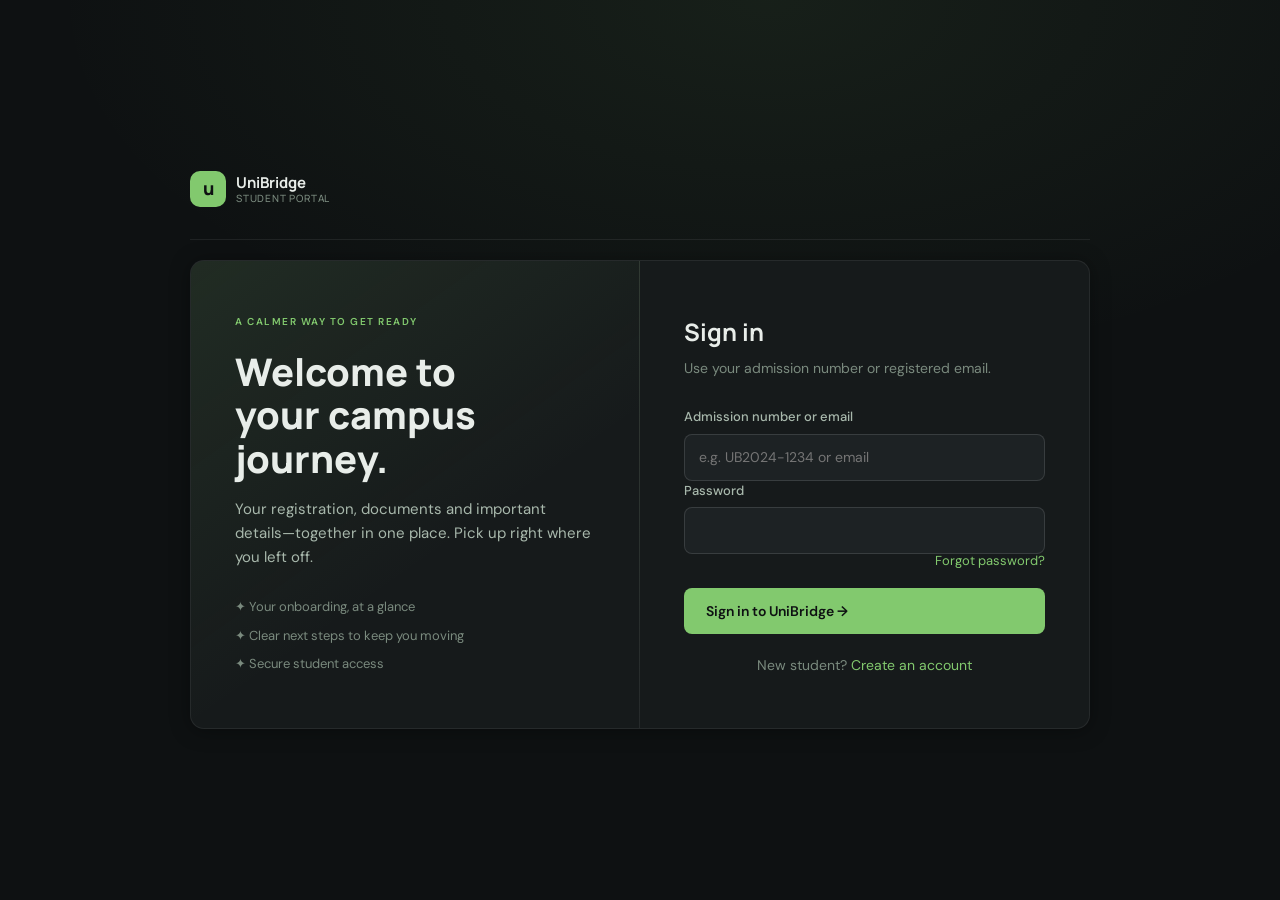
==== frontend/pages/dashboard.html @ 8ed61959 "WD Project" ====
<!doctype html>
<html lang="en">
<head>
  <meta charset="utf-8">
  <meta name="viewport" content="width=device-width, initial-scale=1">
  <title>Dashboard · UniBridge Student Portal</title>
  <meta name="description" content="Your UniBridge student dashboard — track registration, documents and readiness in one place.">
  <link rel="stylesheet" href="../css/style.css">
</head>
<body>

<div id="page-loader" class="page-loader"><span class="loader-mark">✦</span></div>

<div class="app-shell">
  <!-- Sidebar -->
  <aside class="sidebar" id="sidebar">
    <a class="brand" href="dashboard.html">
      <span class="brand-mark">u</span>
      <span class="brand-name">UniBridge<small>STUDENT PORTAL</small></span>
    </a>
    <div class="side-label">WORKSPACE</div>
    <nav>
      <a class="nav-link active" href="dashboard.html"><span class="icon">⌂</span> Overview</a>
      <a class="nav-link" href="registration.html"><span class="icon">▤</span> Registration</a>
      <a class="nav-link" href="documents.html"><span class="icon">↥</span> Documents</a>
      <a class="nav-link" href="profile.html"><span class="icon">◉</span> My profile</a>
    </nav>
    <div class="sidebar-bottom">
      <div class="help-card">
        <span class="help-icon">✦</span>
        <b>Need a hand?</b>
        <p>Your onboarding guide is here to help.</p>
        <a href="mailto:admissions@unibridge.edu">Contact support ↗</a>
      </div>
      <button class="nav-link logout" id="logout-btn" style="width:100%;background:none;border:none;cursor:pointer;text-align:left">
        <span class="icon">↪</span> Sign out
      </button>
    </div>
  </aside>

  <!-- Main -->
  <div class="main-shell">
    <header class="topbar">
      <div style="display:flex;align-items:center;gap:12px">
        <button class="menu-toggle" id="menu-toggle" aria-label="Toggle menu">☰</button>
        <div class="crumb">Student portal <span>/</span> Overview</div>
      </div>
      <div class="top-user">
        <span class="online-dot"></span>
        <span id="topbar-name">—</span>
        <span class="avatar" id="topbar-avatar">S</span>
      </div>
    </header>

    <main class="content" id="main-content">
      <!-- Populated by JS -->
    </main>
  </div>
</div>

<script type="module">
  import { api } from '../js/api.js';
  import { requireAuth, hideLoader, initSidebarToggle, setRingProgress, pillHTML, fmtDate } from '../js/utils.js';

  initSidebarToggle();

  async function init() {
    const session = await requireAuth(api);
    if (!session) return;

    const res = await api.dashboard();
    hideLoader();

    if (!res.success) { document.getElementById('main-content').innerHTML = `<div class="empty">${res.message}</div>`; return; }

    const { user: u, readiness: r, activity } = res.data;
    const docs = r.documents;

    // Update topbar
    const firstName = (u.full_name || 'student').split(' ')[0];
    document.getElementById('topbar-name').textContent = u.full_name || u.admission_no;
    document.getElementById('topbar-avatar').textContent = (u.full_name || 'S')[0].toUpperCase();

    // Render page
    document.getElementById('main-content').innerHTML = `
      <div class="hero">
        <div>
          <div class="eyebrow">YOUR CAMPUS JOURNEY</div>
          <h1>Good to see you, ${firstName}.</h1>
          <p>Small steps today bring your first day closer.</p>
        </div>
        <div class="hero-art">✳</div>
      </div>

      <div class="grid stats" style="margin-bottom:18px">
        <div class="card stat-card">
          <div class="stat-icon">▤</div>
          <div><small>Registration profile</small><strong>${r.profile}%</strong></div>
        </div>
        <div class="card stat-card">
          <div class="stat-icon">↥</div>
          <div><small>Documents approved</small><strong>${r.docs} <span style="font-size:13px;color:#89958c">/ 4</span></strong></div>
        </div>
        <div class="card stat-card">
          <div class="stat-icon">✦</div>
          <div><small>Readiness score</small><strong>${r.score}%</strong></div>
        </div>
      </div>

      <div class="grid two-col">
        <section class="card">
          <div class="card-head">
            <h2>Your readiness</h2>
            <a class="text-link" href="registration.html">Continue setup →</a>
          </div>
          <div class="readiness">
            <div class="ring" id="readiness-ring" style="--p:${r.score}">
              <strong>${r.score}%</strong>
            </div>
            <div>
              <b>${r.score >= 90 ? 'Almost there!' : r.score >= 50 ? "You're making progress" : "Let's get started"}</b>
              <p style="font-size:13px;color:var(--text-muted);margin-top:4px">Complete your student details and get all four documents approved to reach 100% readiness.</p>
            </div>
          </div>
          <div class="checklist">
            <div class="check-item"><span class="check">✓</span> Student account created <span class="muted" style="margin-left:auto">Complete</span></div>
            <div class="check-item"><span class="check ${r.profile === 100 ? '' : 'pending'}">${r.profile === 100 ? '✓' : '•'}</span> Profile details <span class="muted" style="margin-left:auto">${r.profile}%</span></div>
            <div class="check-item"><span class="check ${r.docs === 4 ? '' : 'pending'}">${r.docs === 4 ? '✓' : '•'}</span> Documents approved <span class="muted" style="margin-left:auto">${r.docs} / 4</span></div>
          </div>
          <div class="button-row">
            <a class="btn" href="registration.html">Continue registration →</a>
            <a class="btn btn-light" href="documents.html">Manage documents</a>
          </div>
        </section>

        <section class="card">
          <div class="card-head"><h2>Document tracker</h2><a class="text-link" href="documents.html">View all</a></div>
          ${buildDocTracker(docs)}
          <a href="documents.html" class="btn btn-light" style="margin-top:10px">Upload a document ↑</a>
        </section>
      </div>

      <div class="grid two-col" style="margin-top:18px">
        <section class="card">
          <div class="card-head"><h2>Recent activity</h2><span class="muted" style="font-size:11px">Your latest updates</span></div>
          ${buildActivity(activity)}
        </section>
        <section class="card">
          <div class="card-head"><h2>Student snapshot</h2><a class="text-link" href="profile.html">Edit profile →</a></div>
          <div class="activity">
            <div class="activity-row"><div><small class="muted">Admission number</small><b style="display:block;margin-top:5px">${u.admission_no}</b></div></div>
            <div class="activity-row"><div><small class="muted">Course</small><b style="display:block;margin-top:5px">${u.course || 'Add your course'}</b></div></div>
            <div class="activity-row"><div><small class="muted">Email</small><b style="display:block;margin-top:5px">${u.email}</b></div></div>
          </div>
        </section>
      </div>

      <div class="footnote">UniBridge · Your onboarding journey, in one place.</div>
    `;
  }

  function buildDocTracker(docs) {
    const labels = { photo: 'Profile photo', identity: 'Identity proof', marksheet: 'Latest marksheet', transfer_certificate: 'Transfer certificate' };
    return Object.entries(labels).map(([key, label]) => {
      const d = docs[key];
      const status = d?.status || 'Not uploaded';
      const pct = d ? (status === 'Approved' ? 100 : 55) : 0;
      const color = d && status === 'Approved' ? '#82ad65' : '#d4b46a';
      return `
        <div class="progress-row">
          <div class="progress-label"><span>${label}</span><span>${status}</span></div>
          <div class="track"><i style="width:${pct}%;background:${color}"></i></div>
        </div>`;
    }).join('');
  }

  function buildActivity(events) {
    if (!events || events.length === 0) return `<div class="empty">Your activity will appear here as you complete onboarding.</div>`;
    return `<div class="activity">${events.map(ev => `
      <div class="activity-row">
        <span class="activity-mark">✦</span>
        <div>
          <b>${ev.action}</b>
          <small>${ev.detail} · ${fmtDate(ev.created_at)}</small>
        </div>
      </div>`).join('')}</div>`;
  }

  document.getElementById('logout-btn').addEventListener('click', async () => {
    await api.logout();
    window.location.href = 'login.html';
  });

  init();
</script>
</body>
</html>
---- frontend/css/style.css ----
/* ═══════════════════════════════════════════════
   UniBridge · Design System
   Stack: HTML + CSS + JS + PHP (REST API)
═══════════════════════════════════════════════ */

/* ─── Fonts ──────────────────────────────────── */
@import url('https://fonts.googleapis.com/css2?family=Manrope:wght@400;500;600;700;800&family=DM+Sans:ital,opsz,wght@0,9..40,400;0,9..40,500;0,9..40,600;1,9..40,400&display=swap');

/* ─── Tokens ─────────────────────────────────── */
:root {
  --bg:         #0e1112;
  --bg-2:       #161a1b;
  --bg-3:       #1d2224;
  --border:     rgba(255,255,255,.07);
  --border-2:   rgba(255,255,255,.12);
  --text:       #e8ede9;
  --text-muted: #7a8a7e;
  --text-soft:  #a8b8ac;
  --accent:     #82c96e;
  --accent-dim: #4a7a3a;
  --accent-glow:rgba(130,201,110,.18);
  --amber:      #d4b46a;
  --amber-dim:  rgba(212,180,106,.15);
  --red:        #d46a6a;
  --red-dim:    rgba(212,106,106,.15);
  --sidebar-w:  260px;
  --radius:     14px;
  --radius-sm:  8px;
  --shadow:     0 2px 20px rgba(0,0,0,.35);
  --trans:      .18s cubic-bezier(.4,0,.2,1);
  --font-head:  'Manrope', sans-serif;
  --font-body:  'DM Sans', sans-serif;
}

/* ─── Reset ──────────────────────────────────── */
*, *::before, *::after { box-sizing: border-box; margin: 0; padding: 0; }
html { scroll-behavior: smooth; -webkit-font-smoothing: antialiased; }
body { font-family: var(--font-body); background: var(--bg); color: var(--text); font-size: 15px; line-height: 1.6; min-height: 100vh; }
a { color: var(--accent); text-decoration: none; transition: opacity var(--trans); }
a:hover { opacity: .75; }
button, input, select, textarea { font: inherit; }
img { max-width: 100%; display: block; }
ul { list-style: none; }

/* ─── Scrollbar ───────────────────────────────── */
::-webkit-scrollbar { width: 6px; }
::-webkit-scrollbar-track { background: var(--bg-2); }
::-webkit-scrollbar-thumb { background: var(--bg-3); border-radius: 99px; }

/* ═══════════════════════════════════════════════
   LAYOUT — Sidebar + Main
═══════════════════════════════════════════════ */
.app-shell { display: flex; min-height: 100vh; }

/* ─── Sidebar ─────────────────────────────────── */
.sidebar {
  width: var(--sidebar-w);
  background: var(--bg-2);
  border-right: 1px solid var(--border);
  display: flex;
  flex-direction: column;
  position: fixed;
  top: 0; left: 0;
  height: 100vh;
  z-index: 100;
  transition: transform var(--trans);
  padding: 28px 0 20px;
}
.brand {
  display: flex; align-items: center; gap: 10px;
  padding: 0 22px 24px;
  color: var(--text); font-family: var(--font-head);
  border-bottom: 1px solid var(--border);
  margin-bottom: 20px;
}
.brand-mark {
  width: 36px; height: 36px;
  background: var(--accent);
  color: #0e1112;
  border-radius: 10px;
  display: grid; place-items: center;
  font-size: 18px; font-weight: 800;
  flex-shrink: 0;
}
.brand-name { font-size: 15px; font-weight: 700; line-height: 1.2; }
.brand-name small { display: block; font-size: 10px; letter-spacing: .08em; color: var(--text-muted); font-weight: 500; }
.side-label { font-size: 10px; letter-spacing: .1em; color: var(--text-muted); padding: 0 22px 8px; font-weight: 600; }
.sidebar nav { flex: 1; overflow-y: auto; }
.nav-link {
  display: flex; align-items: center; gap: 10px;
  padding: 10px 22px;
  color: var(--text-soft);
  border-radius: 0;
  font-size: 14px; font-weight: 500;
  position: relative;
  transition: color var(--trans), background var(--trans);
}
.nav-link .icon { font-size: 16px; width: 20px; text-align: center; flex-shrink: 0; }
.nav-link:hover { color: var(--text); background: rgba(255,255,255,.04); }
.nav-link.active { color: var(--accent); background: var(--accent-glow); }
.nav-link.active::before {
  content: ''; position: absolute; left: 0; top: 0; bottom: 0;
  width: 3px; background: var(--accent); border-radius: 0 3px 3px 0;
}
.nav-link.logout { color: var(--red); margin-top: 4px; }
.nav-link.logout:hover { background: var(--red-dim); }
.sidebar-bottom { padding-top: 12px; border-top: 1px solid var(--border); }
.help-card {
  margin: 12px 16px;
  background: linear-gradient(135deg, var(--accent-glow), transparent);
  border: 1px solid var(--border-2);
  border-radius: var(--radius-sm);
  padding: 14px;
  font-size: 13px;
}
.help-card b { display: block; margin-bottom: 4px; font-size: 13px; color: var(--text); }
.help-card p { color: var(--text-muted); font-size: 12px; margin-bottom: 8px; }
.help-card a { font-size: 12px; color: var(--accent); }
.help-icon { font-size: 20px; display: block; margin-bottom: 6px; }

/* ─── Main shell ──────────────────────────────── */
.main-shell {
  margin-left: var(--sidebar-w);
  flex: 1;
  display: flex;
  flex-direction: column;
  min-height: 100vh;
}

/* ─── Topbar ──────────────────────────────────── */
.topbar {
  display: flex; align-items: center; justify-content: space-between;
  padding: 0 32px;
  height: 64px;
  background: var(--bg-2);
  border-bottom: 1px solid var(--border);
  position: sticky; top: 0; z-index: 50;
}
.crumb { font-size: 13px; color: var(--text-muted); }
.crumb span { opacity: .4; margin: 0 6px; }
.top-user { display: flex; align-items: center; gap: 10px; font-size: 14px; }
.online-dot { width: 8px; height: 8px; background: var(--accent); border-radius: 50%; display: inline-block; box-shadow: 0 0 6px var(--accent); }
.avatar {
  width: 32px; height: 32px;
  background: var(--accent-dim);
  color: var(--accent);
  border-radius: 50%;
  display: grid; place-items: center;
  font-size: 13px; font-weight: 700;
}

/* ─── Page content ────────────────────────────── */
.content { padding: 32px; flex: 1; }

/* ═══════════════════════════════════════════════
   PUBLIC PAGES (login / signup / etc.)
═══════════════════════════════════════════════ */
.public-shell {
  min-height: 100vh;
  display: grid;
  place-items: center;
  padding: 24px;
  background: radial-gradient(ellipse 80% 60% at 60% 0%, rgba(130,201,110,.08) 0%, transparent 70%), var(--bg);
}
.auth-layout {
  display: grid;
  grid-template-columns: 1fr 1fr;
  max-width: 900px;
  width: 100%;
  gap: 0;
  background: var(--bg-2);
  border: 1px solid var(--border);
  border-radius: var(--radius);
  overflow: hidden;
  box-shadow: var(--shadow);
}
.auth-copy {
  padding: 52px 44px;
  background: linear-gradient(145deg, rgba(130,201,110,.1) 0%, transparent 60%);
  border-right: 1px solid var(--border);
  display: flex; flex-direction: column; justify-content: center;
}
.eyebrow { font-size: 10px; letter-spacing: .15em; color: var(--accent); font-weight: 600; margin-bottom: 20px; }
.auth-copy h1 { font-family: var(--font-head); font-size: 38px; font-weight: 800; line-height: 1.15; margin-bottom: 16px; }
.auth-copy p { color: var(--text-soft); font-size: 15px; margin-bottom: 28px; }
.auth-points { display: flex; flex-direction: column; gap: 8px; }
.auth-points span { font-size: 13px; color: var(--text-muted); }
.auth-panel { padding: 52px 44px; }
.auth-panel h2 { font-family: var(--font-head); font-size: 24px; font-weight: 700; margin-bottom: 6px; }
.auth-panel > p { color: var(--text-muted); font-size: 14px; margin-bottom: 28px; }
.auth-foot { text-align: center; font-size: 14px; color: var(--text-muted); margin-top: 20px; }
.auth-foot a { color: var(--accent); }
.public-brand { padding: 0 0 32px; display: flex; }

/* ═══════════════════════════════════════════════
   COMPONENTS
═══════════════════════════════════════════════ */

/* ─── Cards ───────────────────────────────────── */
.card {
  background: var(--bg-2);
  border: 1px solid var(--border);
  border-radius: var(--radius);
  padding: 24px;
  transition: border-color var(--trans);
}
.card:hover { border-color: var(--border-2); }
.card-head { display: flex; align-items: center; justify-content: space-between; margin-bottom: 20px; }
.card-head h2 { font-family: var(--font-head); font-size: 16px; font-weight: 700; }

/* ─── Grid ────────────────────────────────────── */
.grid { display: grid; gap: 18px; }
.grid.stats { grid-template-columns: repeat(3, 1fr); }
.grid.two-col { grid-template-columns: repeat(2, 1fr); }
.grid.doc-grid { grid-template-columns: repeat(2, 1fr); }

/* ─── Stat card ───────────────────────────────── */
.stat-card { display: flex; align-items: center; gap: 16px; padding: 20px 24px; }
.stat-icon { font-size: 24px; opacity: .5; }
.stat-card small { display: block; font-size: 12px; color: var(--text-muted); margin-bottom: 2px; }
.stat-card strong { font-size: 28px; font-weight: 700; font-family: var(--font-head); }

/* ─── Buttons ─────────────────────────────────── */
.btn {
  display: inline-flex; align-items: center; gap: 6px;
  padding: 12px 22px;
  background: var(--accent);
  color: #0e1112;
  border: none; border-radius: var(--radius-sm);
  font-size: 14px; font-weight: 600;
  cursor: pointer;
  transition: opacity var(--trans), transform var(--trans);
}
.btn:hover { opacity: .88; transform: translateY(-1px); }
.btn:active { transform: translateY(0); }
.btn-light { background: var(--bg-3); color: var(--text-soft); border: 1px solid var(--border-2); }
.btn-light:hover { color: var(--text); }
.btn-outline { background: transparent; color: var(--text-soft); border: 1px solid var(--border-2); }
.btn-outline:hover { border-color: var(--accent); color: var(--accent); }
.button-row { display: flex; gap: 10px; flex-wrap: wrap; margin-top: 20px; }

/* ─── Form fields ─────────────────────────────── */
.field { display: flex; flex-direction: column; gap: 6px; }
.field.full { grid-column: 1 / -1; }
.field label { font-size: 13px; font-weight: 500; color: var(--text-soft); }
.field input, .field select, .field textarea {
  background: var(--bg-3);
  border: 1px solid var(--border-2);
  border-radius: var(--radius-sm);
  color: var(--text);
  padding: 11px 14px;
  font-size: 14px;
  transition: border-color var(--trans), box-shadow var(--trans);
  outline: none;
}
.field input:focus, .field select:focus, .field textarea:focus {
  border-color: var(--accent);
  box-shadow: 0 0 0 3px var(--accent-glow);
}
.field input:disabled { opacity: .4; cursor: not-allowed; }
.field textarea { resize: vertical; min-height: 90px; }
.field small { font-size: 12px; color: var(--text-muted); }
.form-grid { display: grid; grid-template-columns: 1fr 1fr; gap: 16px; }
.form-card { margin-top: 22px; }
.show-password { font-size: 13px; color: var(--text-muted); display: flex; align-items: center; gap: 6px; cursor: pointer; margin-top: 4px; }

/* ─── Toast / Alert ───────────────────────────── */
.toast {
  padding: 12px 16px;
  border-radius: var(--radius-sm);
  font-size: 14px;
  margin-bottom: 18px;
  animation: slideIn .25s ease;
}
.toast.success { background: rgba(130,201,110,.15); border: 1px solid rgba(130,201,110,.3); color: var(--accent); }
.toast.error   { background: var(--red-dim); border: 1px solid rgba(212,106,106,.3); color: var(--red); }
.toast.info    { background: var(--amber-dim); border: 1px solid rgba(212,180,106,.3); color: var(--amber); }
@keyframes slideIn { from { opacity:0; transform: translateY(-8px); } to { opacity:1; transform: none; } }

/* ─── Pills ───────────────────────────────────── */
.pill { display: inline-block; padding: 3px 10px; border-radius: 99px; font-size: 11px; font-weight: 600; text-transform: uppercase; letter-spacing: .06em; }
.pill.approved { background: rgba(130,201,110,.15); color: var(--accent); }
.pill.pending  { background: var(--amber-dim); color: var(--amber); }
.pill.rejected { background: var(--red-dim); color: var(--red); }

/* ─── Hero ────────────────────────────────────── */
.hero {
  display: flex; align-items: center; justify-content: space-between;
  margin-bottom: 28px;
  padding: 32px;
  background: var(--bg-2);
  border: 1px solid var(--border);
  border-radius: var(--radius);
  background-image: linear-gradient(135deg, rgba(130,201,110,.06) 0%, transparent 60%);
}
.hero h1 { font-family: var(--font-head); font-size: 32px; font-weight: 800; margin-bottom: 6px; }
.hero p { color: var(--text-muted); }
.hero-art { font-size: 60px; opacity: .08; user-select: none; }
.page-title { font-family: var(--font-head); font-size: 26px; font-weight: 800; margin-bottom: 6px; }
.subhead { color: var(--text-muted); margin-bottom: 24px; }

/* ─── Readiness ring ──────────────────────────── */
.readiness { display: flex; align-items: center; gap: 20px; margin-bottom: 20px; }
.ring {
  --p: 0;
  width: 80px; height: 80px;
  border-radius: 50%;
  background: conic-gradient(var(--accent) calc(var(--p) * 1%), var(--bg-3) 0%);
  display: grid; place-items: center;
  flex-shrink: 0;
  position: relative;
}
.ring::before {
  content: ''; position: absolute; inset: 8px;
  background: var(--bg-2); border-radius: 50%;
}
.ring strong { position: relative; z-index: 1; font-size: 14px; font-weight: 700; }

/* ─── Checklist ───────────────────────────────── */
.checklist { display: flex; flex-direction: column; gap: 8px; margin-bottom: 8px; }
.check-item { display: flex; align-items: center; gap: 10px; font-size: 14px; }
.check { width: 22px; height: 22px; border-radius: 50%; background: var(--accent); color: #0e1112; display: grid; place-items: center; font-size: 11px; font-weight: 700; flex-shrink: 0; }
.check.pending { background: var(--bg-3); color: var(--text-muted); border: 1px solid var(--border-2); }
.muted { color: var(--text-muted); }

/* ─── Progress bar ────────────────────────────── */
.progress-row { margin-bottom: 14px; }
.progress-label { display: flex; justify-content: space-between; font-size: 13px; margin-bottom: 6px; color: var(--text-soft); }
.track { background: var(--bg-3); border-radius: 99px; height: 6px; overflow: hidden; }
.track i { display: block; height: 100%; border-radius: 99px; background: var(--amber); transition: width .6s ease; }

/* ─── Activity feed ───────────────────────────── */
.activity { display: flex; flex-direction: column; gap: 0; }
.activity-row { display: flex; align-items: flex-start; gap: 12px; padding: 12px 0; border-bottom: 1px solid var(--border); }
.activity-row:last-child { border-bottom: none; }
.activity-mark { font-size: 14px; color: var(--accent); margin-top: 2px; flex-shrink: 0; }
.activity-row b { display: block; font-size: 14px; }
.activity-row small { font-size: 12px; color: var(--text-muted); }
.empty { text-align: center; padding: 32px; color: var(--text-muted); font-size: 14px; }

/* ─── Notice ──────────────────────────────────── */
.notice { background: var(--amber-dim); border: 1px solid rgba(212,180,106,.2); border-radius: var(--radius-sm); padding: 12px 16px; font-size: 13px; color: var(--amber); margin-bottom: 18px; }

/* ─── Table ───────────────────────────────────── */
.table { width: 100%; border-collapse: collapse; font-size: 14px; }
.table th { text-align: left; padding: 10px 12px; font-size: 12px; font-weight: 600; color: var(--text-muted); border-bottom: 1px solid var(--border); }
.table td { padding: 12px; border-bottom: 1px solid var(--border); }
.table tr:last-child td { border-bottom: none; }

/* ─── Document card ───────────────────────────── */
.doc-card { display: flex; flex-direction: column; gap: 10px; position: relative; }
.doc-card h3 { font-size: 15px; font-weight: 700; }
.doc-card p { font-size: 13px; color: var(--text-muted); }
.doc-status { position: absolute; top: 18px; right: 18px; }
.file-input { font-size: 13px; color: var(--text-muted); cursor: pointer; }
.file-input::file-selector-button {
  background: var(--bg-3); border: 1px solid var(--border-2);
  color: var(--text-soft); padding: 6px 12px;
  border-radius: var(--radius-sm); cursor: pointer; font-size: 13px;
  transition: border-color var(--trans);
}
.file-input::file-selector-button:hover { border-color: var(--accent); color: var(--accent); }

/* ─── Stepper ─────────────────────────────────── */
.stepper { display: flex; align-items: center; gap: 0; margin-bottom: 24px; }
.step { display: flex; align-items: center; gap: 8px; font-size: 13px; font-weight: 600; color: var(--text-muted); }
.step b { width: 28px; height: 28px; border-radius: 50%; background: var(--bg-3); color: var(--text-muted); border: 1px solid var(--border-2); display: grid; place-items: center; font-size: 12px; }
.step.active { color: var(--text); }
.step.active b { background: var(--accent); color: #0e1112; border-color: var(--accent); }
.step.done { color: var(--accent); }
.step.done b { background: var(--accent-glow); color: var(--accent); border-color: var(--accent); }
.step-line { flex: 1; height: 1px; background: var(--border-2); margin: 0 12px; min-width: 24px; }

/* ─── Text link ───────────────────────────────── */
.text-link { font-size: 13px; color: var(--accent); }
.footnote { text-align: center; font-size: 12px; color: var(--text-muted); padding: 32px 0 0; }

/* ─── Spinner ─────────────────────────────────── */
.spinner { display: inline-block; width: 18px; height: 18px; border: 2px solid rgba(255,255,255,.2); border-top-color: var(--accent); border-radius: 50%; animation: spin .7s linear infinite; }
@keyframes spin { to { transform: rotate(360deg); } }

/* ─── Loading overlay ─────────────────────────── */
.page-loader {
  position: fixed; inset: 0;
  background: var(--bg);
  display: grid; place-items: center;
  z-index: 9999;
  transition: opacity .3s;
}
.page-loader.hidden { opacity: 0; pointer-events: none; }
.loader-mark { font-size: 40px; animation: pulse 1.4s ease-in-out infinite; }
@keyframes pulse { 0%,100%{opacity:.3;transform:scale(.95)} 50%{opacity:1;transform:scale(1.05)} }

/* ─── Sidebar toggle (mobile) ─────────────────── */
.menu-toggle { display: none; background: none; border: none; color: var(--text); cursor: pointer; font-size: 22px; }

/* ═══════════════════════════════════════════════
   RESPONSIVE
═══════════════════════════════════════════════ */
@media (max-width: 900px) {
  .grid.stats   { grid-template-columns: 1fr 1fr; }
  .grid.two-col { grid-template-columns: 1fr; }
  .grid.doc-grid { grid-template-columns: 1fr; }
  .auth-layout  { grid-template-columns: 1fr; }
  .auth-copy    { display: none; }
  .form-grid    { grid-template-columns: 1fr; }
}
@media (max-width: 700px) {
  :root { --sidebar-w: 0px; }
  .sidebar { transform: translateX(-260px); }
  .sidebar.open { transform: none; width: 260px; }
  .main-shell { margin-left: 0; }
  .menu-toggle { display: flex; }
  .content { padding: 20px 16px; }
  .topbar { padding: 0 16px; }
  .grid.stats { grid-template-columns: 1fr; }
  .hero { padding: 20px; }
  .hero h1 { font-size: 24px; }
}
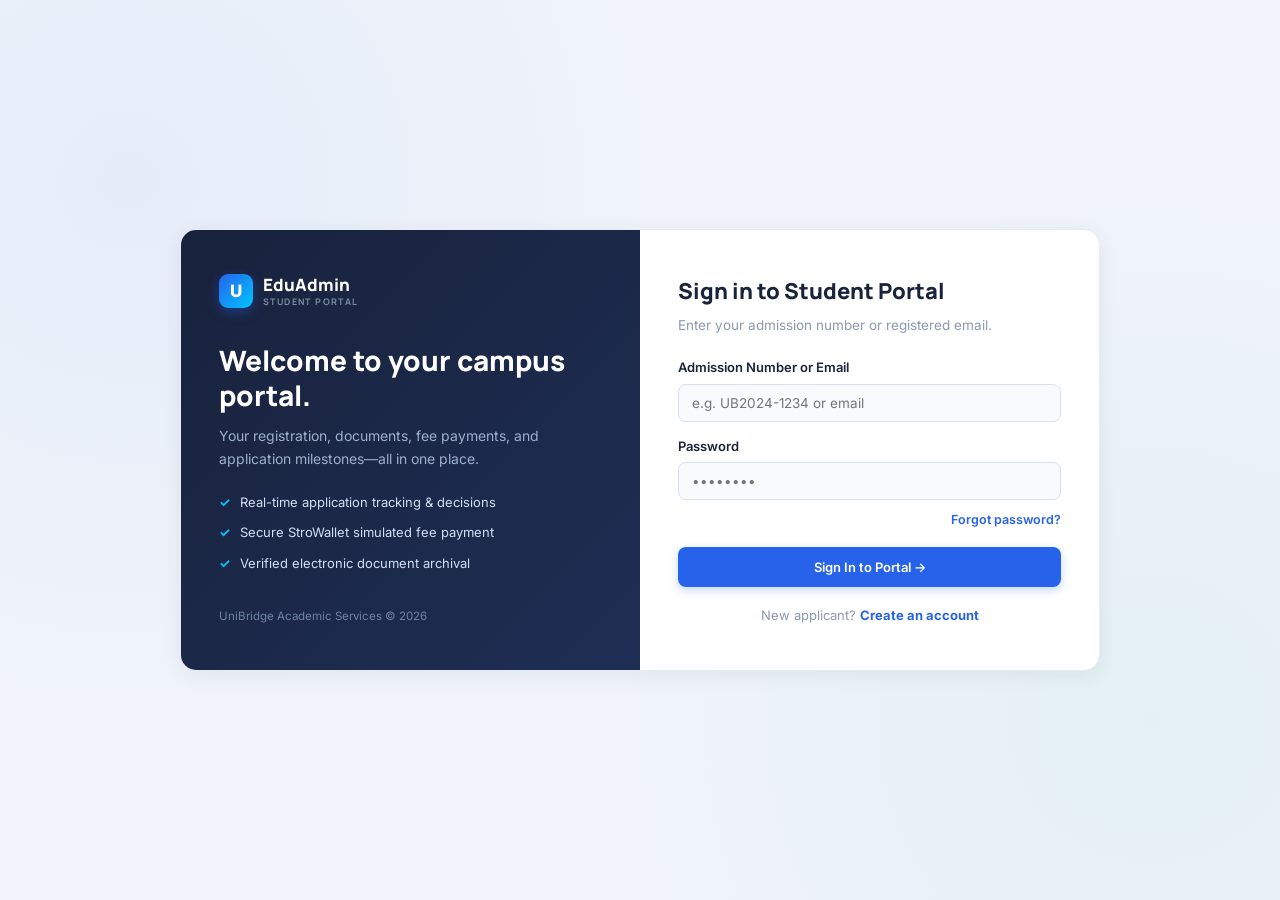
==== commit 41c6d53f: "UI changes" ====
--- a/frontend/pages/dashboard.html
+++ b/frontend/pages/dashboard.html
@@ -4,54 +4,109 @@
   <meta charset="utf-8">
   <meta name="viewport" content="width=device-width, initial-scale=1">
   <title>Dashboard · UniBridge Student Portal</title>
-  <meta name="description" content="Your UniBridge student dashboard — track registration, documents and readiness in one place.">
+  <meta name="description" content="EduAdmin styled UniBridge student portal — track courses, documents, registration, and readiness.">
   <link rel="stylesheet" href="../css/style.css">
 </head>
 <body>
 
 <div id="page-loader" class="page-loader"><span class="loader-mark">✦</span></div>
+<div class="sidebar-backdrop" id="sidebar-backdrop"></div>
 
 <div class="app-shell">
-  <!-- Sidebar -->
+  <!-- ─── EduAdmin Dark Navy Sidebar ────────────────────────────── -->
   <aside class="sidebar" id="sidebar">
-    <a class="brand" href="dashboard.html">
-      <span class="brand-mark">u</span>
-      <span class="brand-name">UniBridge<small>STUDENT PORTAL</small></span>
-    </a>
-    <div class="side-label">WORKSPACE</div>
-    <nav>
-      <a class="nav-link active" href="dashboard.html"><span class="icon">⌂</span> Overview</a>
-      <a class="nav-link" href="registration.html"><span class="icon">▤</span> Registration</a>
-      <a class="nav-link" href="documents.html"><span class="icon">↥</span> Documents</a>
-      <a class="nav-link" href="profile.html"><span class="icon">◉</span> My profile</a>
-    </nav>
+    <div class="sidebar-brand-wrap">
+      <button class="brand-toggle-btn" id="sidebar-collapse-btn" aria-label="Toggle Navigation">☰</button>
+      <a class="brand" href="dashboard.html">
+        <span class="brand-mark">U</span>
+        <span class="brand-name">EduAdmin<small>STUDENT PORTAL</small></span>
+      </a>
+    </div>
+
+    <div class="sidebar-nav-container">
+      <div class="side-label">DASHBOARD & APPS</div>
+      <a class="nav-link active" href="dashboard.html">
+        <span class="icon">⌂</span>
+        <span>Dashboard</span>
+      </a>
+      <div class="nav-sub">
+        <a class="nav-sub-item active" href="dashboard.html">Overview</a>
+        <a class="nav-sub-item" href="tracking.html">Application Tracking</a>
+        <a class="nav-sub-item" href="payments.html">Payment History</a>
+      </div>
+
+      <div class="side-label">ADMISSIONS & FINANCE</div>
+      <a class="nav-link" href="tracking.html">
+        <span class="icon">📋</span>
+        <span>Application Tracking</span>
+      </a>
+      <a class="nav-link" href="payments.html">
+        <span class="icon">💳</span>
+        <span>Pay School Fees</span>
+      </a>
+      <a class="nav-link" href="registration.html">
+        <span class="icon">▤</span>
+        <span>Registration</span>
+      </a>
+      <a class="nav-link" href="documents.html">
+        <span class="icon">↥</span>
+        <span>Upload Documents</span>
+      </a>
+      <a class="nav-link" href="profile.html">
+        <span class="icon">◉</span>
+        <span>My Profile</span>
+      </a>
+
+      <div class="side-label">ACCOUNT & SETTINGS</div>
+      <button class="nav-link logout" id="logout-btn" style="width:100%;background:none;border:none;cursor:pointer;text-align:left">
+        <span class="icon">↪</span>
+        <span>Sign Out</span>
+      </button>
+    </div>
+
     <div class="sidebar-bottom">
       <div class="help-card">
-        <span class="help-icon">✦</span>
-        <b>Need a hand?</b>
-        <p>Your onboarding guide is here to help.</p>
-        <a href="mailto:admissions@unibridge.edu">Contact support ↗</a>
+        <b>Need Assistance?</b>
+        <p>Our student helpdesk is available 24/7 to help you onboard.</p>
+        <a href="mailto:admissions@unibridge.edu">Contact Support ↗</a>
       </div>
-      <button class="nav-link logout" id="logout-btn" style="width:100%;background:none;border:none;cursor:pointer;text-align:left">
-        <span class="icon">↪</span> Sign out
-      </button>
     </div>
   </aside>
 
-  <!-- Main -->
+  <!-- ─── Main Content Shell ────────────────────────────────────── -->
   <div class="main-shell">
+    <!-- Topbar -->
     <header class="topbar">
-      <div style="display:flex;align-items:center;gap:12px">
-        <button class="menu-toggle" id="menu-toggle" aria-label="Toggle menu">☰</button>
-        <div class="crumb">Student portal <span>/</span> Overview</div>
+      <div class="topbar-left">
+        <button class="menu-toggle" id="menu-toggle" aria-label="Open sidebar">☰</button>
+        <div class="quick-pills">
+          <div class="quick-pill" title="Chat & Support">💬</div>
+          <div class="quick-pill" title="Layout Options">▦</div>
+          <div class="quick-pill" title="Tasks & Checklist">☑</div>
+        </div>
+        <div class="crumb">Student Portal <span>/</span> <b>Dashboard</b></div>
       </div>
-      <div class="top-user">
-        <span class="online-dot"></span>
-        <span id="topbar-name">—</span>
-        <span class="avatar" id="topbar-avatar">S</span>
+
+      <div class="topbar-right">
+        <div class="search-box">
+          <input type="text" placeholder="Search courses, docs..." aria-label="Search">
+          <span class="search-icon">🔍</span>
+        </div>
+        <div class="top-action-btn" title="Notifications">
+          <span>🔔</span>
+          <span class="badge-dot"></span>
+        </div>
+        <div class="top-user" onclick="window.location.href='profile.html'">
+          <span class="avatar" id="topbar-avatar">S</span>
+          <div class="user-meta">
+            <strong id="topbar-name">—</strong>
+            <small id="topbar-role">Student</small>
+          </div>
+        </div>
       </div>
     </header>
 
+    <!-- Canvas -->
     <main class="content" id="main-content">
       <!-- Populated by JS -->
     </main>
@@ -60,9 +115,22 @@
 
 <script type="module">
   import { api } from '../js/api.js';
-  import { requireAuth, hideLoader, initSidebarToggle, setRingProgress, pillHTML, fmtDate } from '../js/utils.js';
+  import { requireAuth, hideLoader, initSidebarToggle, fmtDate, pillHTML } from '../js/utils.js';
 
   initSidebarToggle();
+
+  // Backdrop close listener for mobile
+  const backdrop = document.getElementById('sidebar-backdrop');
+  const sidebar = document.getElementById('sidebar');
+  if (backdrop && sidebar) {
+    backdrop.addEventListener('click', () => {
+      sidebar.classList.remove('open');
+      backdrop.classList.remove('active');
+    });
+    document.querySelector('.menu-toggle')?.addEventListener('click', () => {
+      backdrop.classList.toggle('active', sidebar.classList.contains('open'));
+    });
+  }
 
   async function init() {
     const session = await requireAuth(api);
@@ -71,122 +139,303 @@
     const res = await api.dashboard();
     hideLoader();
 
-    if (!res.success) { document.getElementById('main-content').innerHTML = `<div class="empty">${res.message}</div>`; return; }
+    if (!res.success) {
+      document.getElementById('main-content').innerHTML = `<div class="card"><p style="color:var(--red)">${res.message}</p></div>`;
+      return;
+    }
 
     const { user: u, readiness: r, activity } = res.data;
     const docs = r.documents;
 
-    // Update topbar
-    const firstName = (u.full_name || 'student').split(' ')[0];
-    document.getElementById('topbar-name').textContent = u.full_name || u.admission_no;
-    document.getElementById('topbar-avatar').textContent = (u.full_name || 'S')[0].toUpperCase();
-
-    // Render page
+    const fullName = u.full_name || u.admission_no || 'Student';
+    const firstName = fullName.split(' ')[0];
+    const courseName = u.course || 'B.Sc. Computer Science';
+
+    document.getElementById('topbar-name').textContent = fullName;
+    document.getElementById('topbar-avatar').textContent = (fullName[0] || 'S').toUpperCase();
+    document.getElementById('topbar-role').textContent = u.admission_no || 'Student';
+
+    // Build EduAdmin realistic dashboard
     document.getElementById('main-content').innerHTML = `
-      <div class="hero">
-        <div>
-          <div class="eyebrow">YOUR CAMPUS JOURNEY</div>
-          <h1>Good to see you, ${firstName}.</h1>
-          <p>Small steps today bring your first day closer.</p>
-        </div>
-        <div class="hero-art">✳</div>
-      </div>
-
-      <div class="grid stats" style="margin-bottom:18px">
-        <div class="card stat-card">
-          <div class="stat-icon">▤</div>
-          <div><small>Registration profile</small><strong>${r.profile}%</strong></div>
-        </div>
-        <div class="card stat-card">
-          <div class="stat-icon">↥</div>
-          <div><small>Documents approved</small><strong>${r.docs} <span style="font-size:13px;color:#89958c">/ 4</span></strong></div>
-        </div>
-        <div class="card stat-card">
-          <div class="stat-icon">✦</div>
-          <div><small>Readiness score</small><strong>${r.score}%</strong></div>
-        </div>
-      </div>
-
-      <div class="grid two-col">
-        <section class="card">
+      <!-- ─── EduAdmin Welcome Banner ────────────────────────────── -->
+      <section class="banner-hero">
+        <div class="banner-left">
+          <div class="banner-art-wrap">
+            <img src="../img/banner-student.jpg" alt="Student learning desk">
+          </div>
+          <div class="banner-copy">
+            <h1>Hello ${firstName}, Welcome Back!</h1>
+            <p>Your admission record for <b>${courseName}</b> is currently <b>${r.score}% complete</b>. Follow the modules below to finish onboarding.</p>
+          </div>
+        </div>
+        <div class="banner-right">
+          <div class="banner-right-card">
+            <div>
+              <p>Have More documents to share?</p>
+              <small style="color:var(--text-muted);display:block;margin-bottom:8px">Submit latest records for verification</small>
+            </div>
+            <a class="btn btn-primary" href="documents.html">+ Upload Document</a>
+          </div>
+        </div>
+      </section>
+
+      <!-- ─── Horizontal Course & Status Modules ────────────────── -->
+      <section>
+        <div class="section-head">
+          <h2>Your Courses & Enrolment</h2>
+          <div class="section-actions">
+            <span>Status: <b style="color:var(--teal)">Enrolled</b></span>
+            <a href="registration.html">View Details →</a>
+          </div>
+        </div>
+
+        <div class="course-grid">
+          <!-- Card 1 -->
+          <div class="course-card">
+            <div class="course-card-top">
+              <div class="course-badges">
+                <span class="pill active">Active</span>
+                <span style="font-size:12px;opacity:0.6">🔒 ⏱</span>
+              </div>
+              <button class="card-more" title="Options">•••</button>
+            </div>
+            <div class="course-card-body">
+              <h3>${courseName}</h3>
+              <p>Admitted Batch ${u.admission_year || '2024'}</p>
+            </div>
+          </div>
+
+          <!-- Card 2 -->
+          <div class="course-card">
+            <div class="course-card-top">
+              <div class="course-badges">
+                <span class="pill finished">${docs.identity?.status === 'Approved' ? 'Verified' : 'Active'}</span>
+                <span style="font-size:12px;opacity:0.6">🪪</span>
+              </div>
+              <button class="card-more" title="Options">•••</button>
+            </div>
+            <div class="course-card-body">
+              <h3>Identity Proof</h3>
+              <p>${docs.identity?.status || 'Pending Verification'}</p>
+            </div>
+          </div>
+
+          <!-- Card 3 -->
+          <div class="course-card">
+            <div class="course-card-top">
+              <div class="course-badges">
+                <span class="pill active">Active</span>
+                <span style="font-size:12px;opacity:0.6">📑</span>
+              </div>
+              <button class="card-more" title="Options">•••</button>
+            </div>
+            <div class="course-card-body">
+              <h3>Academic Marksheet</h3>
+              <p>${docs.marksheet?.status || 'Awaiting Review'}</p>
+            </div>
+          </div>
+
+          <!-- Card 4 -->
+          <div class="course-card">
+            <div class="course-card-top">
+              <div class="course-badges">
+                <span class="pill ${docs.transfer_certificate?.status === 'Approved' ? 'finished' : 'pending'}">${docs.transfer_certificate?.status || 'Action Req.'}</span>
+                <span style="font-size:12px;opacity:0.6">🎓</span>
+              </div>
+              <button class="card-more" title="Options">•••</button>
+            </div>
+            <div class="course-card-body">
+              <h3>Transfer Certificate</h3>
+              <p>${docs.transfer_certificate ? 'Under verification' : 'Upload certificate'}</p>
+            </div>
+          </div>
+        </div>
+      </section>
+
+      <!-- ─── EduAdmin Analytics & Charts Row ──────────────────── -->
+      <section class="widgets-grid">
+        <!-- Widget 1: Donut Chart -->
+        <div class="card">
+          <div class="stat-header">
+            <small>Registration Status</small>
+            <div class="stat-num-row">
+              <strong>${r.profile}%</strong>
+              <span class="stat-tag up">↑ Profile</span>
+            </div>
+          </div>
+
+          <div class="donut-widget">
+            <div class="donut-svg-wrap">
+              <svg viewBox="0 0 100 100" style="width:100%;height:100%;transform:rotate(-90deg)">
+                <circle cx="50" cy="50" r="38" fill="none" stroke="#e2e8f0" stroke-width="14"></circle>
+                <!-- Teal Arc (In Progress / Completed) -->
+                <circle cx="50" cy="50" r="38" fill="none" stroke="#00a884" stroke-width="14"
+                        stroke-dasharray="238.76" stroke-dashoffset="${238.76 * (1 - r.profile / 100)}"
+                        stroke-linecap="round"></circle>
+                <!-- Orange Arc -->
+                <circle cx="50" cy="50" r="38" fill="none" stroke="#f58220" stroke-width="14"
+                        stroke-dasharray="238.76" stroke-dashoffset="${238.76 * (1 - (r.docs / 4))}"
+                        stroke-dashoffset="180"></circle>
+              </svg>
+            </div>
+            <div class="chart-legend">
+              <div class="legend-item"><span class="legend-dot" style="background:#00a884"></span> Completed (${r.profile}%)</div>
+              <div class="legend-item"><span class="legend-dot" style="background:#f58220"></span> In Progress (${r.docs}/4 Docs)</div>
+              <div class="legend-item"><span class="legend-dot" style="background:#e2e8f0"></span> Remaining</div>
+            </div>
+          </div>
+        </div>
+
+        <!-- Widget 2: Bar Chart -->
+        <div class="card">
+          <div class="stat-header">
+            <small>Weekly Activity Tracker</small>
+            <div class="stat-num-row">
+              <strong>21 h 30 min</strong>
+              <span class="stat-tag down">↓ 15%</span>
+            </div>
+          </div>
+
+          <div class="bar-chart-wrap">
+            <svg class="bar-svg" viewBox="0 0 350 110">
+              <!-- Grid horizontal lines -->
+              <line x1="10" y1="20" x2="340" y2="20" stroke="#f1f5f9" stroke-width="1"/>
+              <line x1="10" y1="50" x2="340" y2="50" stroke="#f1f5f9" stroke-width="1"/>
+              <line x1="10" y1="80" x2="340" y2="80" stroke="#f1f5f9" stroke-width="1"/>
+
+              <!-- Bar 1 (Mon) -->
+              <rect x="25" y="30" width="14" height="60" rx="4" fill="#3b82f6"/>
+              <text x="26" y="102" font-size="10" fill="#94a3b8">Mon</text>
+
+              <!-- Bar 2 (Tue) -->
+              <rect x="72" y="18" width="14" height="72" rx="4" fill="#3b82f6"/>
+              <text x="73" y="102" font-size="10" fill="#94a3b8">Tue</text>
+
+              <!-- Bar 3 (Wed) -->
+              <rect x="119" y="65" width="14" height="25" rx="4" fill="#60a5fa"/>
+              <text x="119" y="102" font-size="10" fill="#94a3b8">Wed</text>
+
+              <!-- Bar 4 (Thu) -->
+              <rect x="166" y="45" width="14" height="45" rx="4" fill="#3b82f6"/>
+              <text x="167" y="102" font-size="10" fill="#94a3b8">Thu</text>
+
+              <!-- Bar 5 (Fri) -->
+              <rect x="213" y="35" width="14" height="55" rx="4" fill="#3b82f6"/>
+              <text x="217" y="102" font-size="10" fill="#94a3b8">Fri</text>
+
+              <!-- Bar 6 (Sat) -->
+              <rect x="260" y="75" width="14" height="15" rx="4" fill="#93c5fd"/>
+              <text x="261" y="102" font-size="10" fill="#94a3b8">Sat</text>
+
+              <!-- Bar 7 (Sun) -->
+              <rect x="307" y="55" width="14" height="35" rx="4" fill="#60a5fa"/>
+              <text x="308" y="102" font-size="10" fill="#94a3b8">Sun</text>
+            </svg>
+          </div>
+        </div>
+
+        <!-- Widget 3: Readiness Gauge -->
+        <div class="card">
+          <div class="stat-header">
+            <small>Readiness Score</small>
+            <div class="stat-num-row">
+              <strong>${r.score}%</strong>
+              <span class="stat-tag up">Ready</span>
+            </div>
+          </div>
+
+          <div class="gauge-widget">
+            <div class="gauge-svg-wrap">
+              <svg viewBox="0 0 100 100" style="width:100%;height:100%;transform:rotate(-90deg)">
+                <circle cx="50" cy="50" r="38" fill="none" stroke="#e2e8f0" stroke-width="10"></circle>
+                <circle cx="50" cy="50" r="38" fill="none" stroke="#2762eb" stroke-width="10"
+                        stroke-dasharray="238.76" stroke-dashoffset="${238.76 * (1 - r.score / 100)}"
+                        stroke-linecap="round"></circle>
+              </svg>
+              <span class="gauge-center-val">${r.score}%</span>
+            </div>
+            <div class="gauge-legend">
+              <span style="display:flex;align-items:center;gap:6px;font-size:12px">
+                <i style="width:8px;height:8px;background:#f58220;border-radius:50%;display:inline-block"></i> Progress
+              </span>
+              <span style="display:flex;align-items:center;gap:6px;font-size:12px">
+                <i style="width:8px;height:8px;background:#2762eb;border-radius:50%;display:inline-block"></i> Verified
+              </span>
+            </div>
+          </div>
+        </div>
+      </section>
+
+      <!-- ─── Performance & Statistics Tables ──────────────────── -->
+      <section class="details-grid">
+        <!-- Recent Activity Feed -->
+        <div class="card">
           <div class="card-head">
-            <h2>Your readiness</h2>
-            <a class="text-link" href="registration.html">Continue setup →</a>
-          </div>
-          <div class="readiness">
-            <div class="ring" id="readiness-ring" style="--p:${r.score}">
-              <strong>${r.score}%</strong>
-            </div>
-            <div>
-              <b>${r.score >= 90 ? 'Almost there!' : r.score >= 50 ? "You're making progress" : "Let's get started"}</b>
-              <p style="font-size:13px;color:var(--text-muted);margin-top:4px">Complete your student details and get all four documents approved to reach 100% readiness.</p>
-            </div>
-          </div>
-          <div class="checklist">
-            <div class="check-item"><span class="check">✓</span> Student account created <span class="muted" style="margin-left:auto">Complete</span></div>
-            <div class="check-item"><span class="check ${r.profile === 100 ? '' : 'pending'}">${r.profile === 100 ? '✓' : '•'}</span> Profile details <span class="muted" style="margin-left:auto">${r.profile}%</span></div>
-            <div class="check-item"><span class="check ${r.docs === 4 ? '' : 'pending'}">${r.docs === 4 ? '✓' : '•'}</span> Documents approved <span class="muted" style="margin-left:auto">${r.docs} / 4</span></div>
-          </div>
-          <div class="button-row">
-            <a class="btn" href="registration.html">Continue registration →</a>
-            <a class="btn btn-light" href="documents.html">Manage documents</a>
-          </div>
-        </section>
-
-        <section class="card">
-          <div class="card-head"><h2>Document tracker</h2><a class="text-link" href="documents.html">View all</a></div>
-          ${buildDocTracker(docs)}
-          <a href="documents.html" class="btn btn-light" style="margin-top:10px">Upload a document ↑</a>
-        </section>
-      </div>
-
-      <div class="grid two-col" style="margin-top:18px">
-        <section class="card">
-          <div class="card-head"><h2>Recent activity</h2><span class="muted" style="font-size:11px">Your latest updates</span></div>
+            <h2>Recent Activity & Submissions</h2>
+            <a href="documents.html" class="section-actions">View All →</a>
+          </div>
           ${buildActivity(activity)}
-        </section>
-        <section class="card">
-          <div class="card-head"><h2>Student snapshot</h2><a class="text-link" href="profile.html">Edit profile →</a></div>
-          <div class="activity">
-            <div class="activity-row"><div><small class="muted">Admission number</small><b style="display:block;margin-top:5px">${u.admission_no}</b></div></div>
-            <div class="activity-row"><div><small class="muted">Course</small><b style="display:block;margin-top:5px">${u.course || 'Add your course'}</b></div></div>
-            <div class="activity-row"><div><small class="muted">Email</small><b style="display:block;margin-top:5px">${u.email}</b></div></div>
-          </div>
-        </section>
-      </div>
-
-      <div class="footnote">UniBridge · Your onboarding journey, in one place.</div>
+        </div>
+
+        <!-- Document Record -->
+        <div class="card">
+          <div class="card-head">
+            <h2>Document Verification Status</h2>
+            <a href="documents.html" class="section-actions">Upload More →</a>
+          </div>
+          <div class="table-wrap">
+            <table class="table">
+              <thead>
+                <tr>
+                  <th>Item</th>
+                  <th>Status</th>
+                </tr>
+              </thead>
+              <tbody>
+                <tr>
+                  <td><b>Profile Photo</b><br><small style="color:var(--text-muted)">Passport photo</small></td>
+                  <td>${pillHTML(docs.photo?.status || 'Not uploaded')}</td>
+                </tr>
+                <tr>
+                  <td><b>Identity Proof</b><br><small style="color:var(--text-muted)">Govt / Aadhaar card</small></td>
+                  <td>${pillHTML(docs.identity?.status || 'Not uploaded')}</td>
+                </tr>
+                <tr>
+                  <td><b>Marksheet</b><br><small style="color:var(--text-muted)">Academic score</small></td>
+                  <td>${pillHTML(docs.marksheet?.status || 'Not uploaded')}</td>
+                </tr>
+                <tr>
+                  <td><b>Transfer Certificate</b><br><small style="color:var(--text-muted)">School / College TC</small></td>
+                  <td>${pillHTML(docs.transfer_certificate?.status || 'Not uploaded')}</td>
+                </tr>
+              </tbody>
+            </table>
+          </div>
+        </div>
+      </section>
     `;
   }
 
-  function buildDocTracker(docs) {
-    const labels = { photo: 'Profile photo', identity: 'Identity proof', marksheet: 'Latest marksheet', transfer_certificate: 'Transfer certificate' };
-    return Object.entries(labels).map(([key, label]) => {
-      const d = docs[key];
-      const status = d?.status || 'Not uploaded';
-      const pct = d ? (status === 'Approved' ? 100 : 55) : 0;
-      const color = d && status === 'Approved' ? '#82ad65' : '#d4b46a';
-      return `
-        <div class="progress-row">
-          <div class="progress-label"><span>${label}</span><span>${status}</span></div>
-          <div class="track"><i style="width:${pct}%;background:${color}"></i></div>
-        </div>`;
-    }).join('');
+  function buildActivity(events) {
+    if (!events || events.length === 0) {
+      return `<p style="padding:24px 0;text-align:center;color:var(--text-muted);font-size:13px">No recent activity found. Start by submitting your registration.</p>`;
+    }
+    return `
+      <div class="activity-list">
+        ${events.slice(0, 5).map(ev => `
+          <div class="activity-item">
+            <div class="activity-icon-bubble">✦</div>
+            <div class="activity-meta">
+              <b>${ev.action}</b>
+              <small>${ev.detail} · ${fmtDate(ev.created_at)}</small>
+            </div>
+          </div>
+        `).join('')}
+      </div>
+    `;
   }
 
-  function buildActivity(events) {
-    if (!events || events.length === 0) return `<div class="empty">Your activity will appear here as you complete onboarding.</div>`;
-    return `<div class="activity">${events.map(ev => `
-      <div class="activity-row">
-        <span class="activity-mark">✦</span>
-        <div>
-          <b>${ev.action}</b>
-          <small>${ev.detail} · ${fmtDate(ev.created_at)}</small>
-        </div>
-      </div>`).join('')}</div>`;
-  }
-
-  document.getElementById('logout-btn').addEventListener('click', async () => {
+  document.getElementById('logout-btn')?.addEventListener('click', async () => {
     await api.logout();
     window.location.href = 'login.html';
   });
--- a/frontend/css/style.css
+++ b/frontend/css/style.css
@@ -1,419 +1,359 @@
-/* ═══════════════════════════════════════════════
-   UniBridge · Design System
-   Stack: HTML + CSS + JS + PHP (REST API)
-═══════════════════════════════════════════════ */
-
-/* ─── Fonts ──────────────────────────────────── */
-@import url('https://fonts.googleapis.com/css2?family=Manrope:wght@400;500;600;700;800&family=DM+Sans:ital,opsz,wght@0,9..40,400;0,9..40,500;0,9..40,600;1,9..40,400&display=swap');
-
-/* ─── Tokens ─────────────────────────────────── */
+﻿/* =======================================================================
+   UniBridge - EduAdmin Premium Dashboard & Application Theme v2.0
+   Fixed overlapping, premium realistic UI, fully responsive layout
+   ======================================================================= */
+
+@import url('https://fonts.googleapis.com/css2?family=Inter:wght@300;400;500;600;700;800&family=Manrope:wght@500;600;700;800&display=swap');
+
 :root {
-  --bg:         #0e1112;
-  --bg-2:       #161a1b;
-  --bg-3:       #1d2224;
-  --border:     rgba(255,255,255,.07);
-  --border-2:   rgba(255,255,255,.12);
-  --text:       #e8ede9;
-  --text-muted: #7a8a7e;
-  --text-soft:  #a8b8ac;
-  --accent:     #82c96e;
-  --accent-dim: #4a7a3a;
-  --accent-glow:rgba(130,201,110,.18);
-  --amber:      #d4b46a;
-  --amber-dim:  rgba(212,180,106,.15);
-  --red:        #d46a6a;
-  --red-dim:    rgba(212,106,106,.15);
-  --sidebar-w:  260px;
-  --radius:     14px;
-  --radius-sm:  8px;
-  --shadow:     0 2px 20px rgba(0,0,0,.35);
-  --trans:      .18s cubic-bezier(.4,0,.2,1);
-  --font-head:  'Manrope', sans-serif;
-  --font-body:  'DM Sans', sans-serif;
-}
-
-/* ─── Reset ──────────────────────────────────── */
-*, *::before, *::after { box-sizing: border-box; margin: 0; padding: 0; }
-html { scroll-behavior: smooth; -webkit-font-smoothing: antialiased; }
-body { font-family: var(--font-body); background: var(--bg); color: var(--text); font-size: 15px; line-height: 1.6; min-height: 100vh; }
-a { color: var(--accent); text-decoration: none; transition: opacity var(--trans); }
-a:hover { opacity: .75; }
-button, input, select, textarea { font: inherit; }
-img { max-width: 100%; display: block; }
-ul { list-style: none; }
-
-/* ─── Scrollbar ───────────────────────────────── */
-::-webkit-scrollbar { width: 6px; }
-::-webkit-scrollbar-track { background: var(--bg-2); }
-::-webkit-scrollbar-thumb { background: var(--bg-3); border-radius: 99px; }
-
-/* ═══════════════════════════════════════════════
-   LAYOUT — Sidebar + Main
-═══════════════════════════════════════════════ */
-.app-shell { display: flex; min-height: 100vh; }
-
-/* ─── Sidebar ─────────────────────────────────── */
-.sidebar {
-  width: var(--sidebar-w);
-  background: var(--bg-2);
-  border-right: 1px solid var(--border);
-  display: flex;
-  flex-direction: column;
-  position: fixed;
-  top: 0; left: 0;
-  height: 100vh;
-  z-index: 100;
-  transition: transform var(--trans);
-  padding: 28px 0 20px;
-}
-.brand {
-  display: flex; align-items: center; gap: 10px;
-  padding: 0 22px 24px;
-  color: var(--text); font-family: var(--font-head);
-  border-bottom: 1px solid var(--border);
-  margin-bottom: 20px;
-}
-.brand-mark {
-  width: 36px; height: 36px;
-  background: var(--accent);
-  color: #0e1112;
-  border-radius: 10px;
-  display: grid; place-items: center;
-  font-size: 18px; font-weight: 800;
-  flex-shrink: 0;
-}
-.brand-name { font-size: 15px; font-weight: 700; line-height: 1.2; }
-.brand-name small { display: block; font-size: 10px; letter-spacing: .08em; color: var(--text-muted); font-weight: 500; }
-.side-label { font-size: 10px; letter-spacing: .1em; color: var(--text-muted); padding: 0 22px 8px; font-weight: 600; }
-.sidebar nav { flex: 1; overflow-y: auto; }
-.nav-link {
-  display: flex; align-items: center; gap: 10px;
-  padding: 10px 22px;
-  color: var(--text-soft);
-  border-radius: 0;
-  font-size: 14px; font-weight: 500;
-  position: relative;
-  transition: color var(--trans), background var(--trans);
-}
-.nav-link .icon { font-size: 16px; width: 20px; text-align: center; flex-shrink: 0; }
-.nav-link:hover { color: var(--text); background: rgba(255,255,255,.04); }
-.nav-link.active { color: var(--accent); background: var(--accent-glow); }
-.nav-link.active::before {
-  content: ''; position: absolute; left: 0; top: 0; bottom: 0;
-  width: 3px; background: var(--accent); border-radius: 0 3px 3px 0;
-}
-.nav-link.logout { color: var(--red); margin-top: 4px; }
-.nav-link.logout:hover { background: var(--red-dim); }
-.sidebar-bottom { padding-top: 12px; border-top: 1px solid var(--border); }
-.help-card {
-  margin: 12px 16px;
-  background: linear-gradient(135deg, var(--accent-glow), transparent);
-  border: 1px solid var(--border-2);
-  border-radius: var(--radius-sm);
-  padding: 14px;
-  font-size: 13px;
-}
-.help-card b { display: block; margin-bottom: 4px; font-size: 13px; color: var(--text); }
-.help-card p { color: var(--text-muted); font-size: 12px; margin-bottom: 8px; }
-.help-card a { font-size: 12px; color: var(--accent); }
-.help-icon { font-size: 20px; display: block; margin-bottom: 6px; }
-
-/* ─── Main shell ──────────────────────────────── */
-.main-shell {
-  margin-left: var(--sidebar-w);
-  flex: 1;
-  display: flex;
-  flex-direction: column;
-  min-height: 100vh;
-}
-
-/* ─── Topbar ──────────────────────────────────── */
-.topbar {
-  display: flex; align-items: center; justify-content: space-between;
-  padding: 0 32px;
-  height: 64px;
-  background: var(--bg-2);
-  border-bottom: 1px solid var(--border);
-  position: sticky; top: 0; z-index: 50;
-}
-.crumb { font-size: 13px; color: var(--text-muted); }
-.crumb span { opacity: .4; margin: 0 6px; }
-.top-user { display: flex; align-items: center; gap: 10px; font-size: 14px; }
-.online-dot { width: 8px; height: 8px; background: var(--accent); border-radius: 50%; display: inline-block; box-shadow: 0 0 6px var(--accent); }
-.avatar {
-  width: 32px; height: 32px;
-  background: var(--accent-dim);
-  color: var(--accent);
-  border-radius: 50%;
-  display: grid; place-items: center;
-  font-size: 13px; font-weight: 700;
-}
-
-/* ─── Page content ────────────────────────────── */
-.content { padding: 32px; flex: 1; }
-
-/* ═══════════════════════════════════════════════
-   PUBLIC PAGES (login / signup / etc.)
-═══════════════════════════════════════════════ */
-.public-shell {
-  min-height: 100vh;
-  display: grid;
-  place-items: center;
-  padding: 24px;
-  background: radial-gradient(ellipse 80% 60% at 60% 0%, rgba(130,201,110,.08) 0%, transparent 70%), var(--bg);
-}
-.auth-layout {
-  display: grid;
-  grid-template-columns: 1fr 1fr;
-  max-width: 900px;
-  width: 100%;
-  gap: 0;
-  background: var(--bg-2);
-  border: 1px solid var(--border);
-  border-radius: var(--radius);
-  overflow: hidden;
-  box-shadow: var(--shadow);
-}
-.auth-copy {
-  padding: 52px 44px;
-  background: linear-gradient(145deg, rgba(130,201,110,.1) 0%, transparent 60%);
-  border-right: 1px solid var(--border);
-  display: flex; flex-direction: column; justify-content: center;
-}
-.eyebrow { font-size: 10px; letter-spacing: .15em; color: var(--accent); font-weight: 600; margin-bottom: 20px; }
-.auth-copy h1 { font-family: var(--font-head); font-size: 38px; font-weight: 800; line-height: 1.15; margin-bottom: 16px; }
-.auth-copy p { color: var(--text-soft); font-size: 15px; margin-bottom: 28px; }
-.auth-points { display: flex; flex-direction: column; gap: 8px; }
-.auth-points span { font-size: 13px; color: var(--text-muted); }
-.auth-panel { padding: 52px 44px; }
-.auth-panel h2 { font-family: var(--font-head); font-size: 24px; font-weight: 700; margin-bottom: 6px; }
-.auth-panel > p { color: var(--text-muted); font-size: 14px; margin-bottom: 28px; }
-.auth-foot { text-align: center; font-size: 14px; color: var(--text-muted); margin-top: 20px; }
-.auth-foot a { color: var(--accent); }
-.public-brand { padding: 0 0 32px; display: flex; }
-
-/* ═══════════════════════════════════════════════
-   COMPONENTS
-═══════════════════════════════════════════════ */
-
-/* ─── Cards ───────────────────────────────────── */
-.card {
-  background: var(--bg-2);
-  border: 1px solid var(--border);
-  border-radius: var(--radius);
-  padding: 24px;
-  transition: border-color var(--trans);
-}
-.card:hover { border-color: var(--border-2); }
-.card-head { display: flex; align-items: center; justify-content: space-between; margin-bottom: 20px; }
-.card-head h2 { font-family: var(--font-head); font-size: 16px; font-weight: 700; }
-
-/* ─── Grid ────────────────────────────────────── */
-.grid { display: grid; gap: 18px; }
-.grid.stats { grid-template-columns: repeat(3, 1fr); }
-.grid.two-col { grid-template-columns: repeat(2, 1fr); }
-.grid.doc-grid { grid-template-columns: repeat(2, 1fr); }
-
-/* ─── Stat card ───────────────────────────────── */
-.stat-card { display: flex; align-items: center; gap: 16px; padding: 20px 24px; }
-.stat-icon { font-size: 24px; opacity: .5; }
-.stat-card small { display: block; font-size: 12px; color: var(--text-muted); margin-bottom: 2px; }
-.stat-card strong { font-size: 28px; font-weight: 700; font-family: var(--font-head); }
-
-/* ─── Buttons ─────────────────────────────────── */
-.btn {
-  display: inline-flex; align-items: center; gap: 6px;
-  padding: 12px 22px;
-  background: var(--accent);
-  color: #0e1112;
-  border: none; border-radius: var(--radius-sm);
-  font-size: 14px; font-weight: 600;
-  cursor: pointer;
-  transition: opacity var(--trans), transform var(--trans);
-}
-.btn:hover { opacity: .88; transform: translateY(-1px); }
-.btn:active { transform: translateY(0); }
-.btn-light { background: var(--bg-3); color: var(--text-soft); border: 1px solid var(--border-2); }
-.btn-light:hover { color: var(--text); }
-.btn-outline { background: transparent; color: var(--text-soft); border: 1px solid var(--border-2); }
-.btn-outline:hover { border-color: var(--accent); color: var(--accent); }
-.button-row { display: flex; gap: 10px; flex-wrap: wrap; margin-top: 20px; }
-
-/* ─── Form fields ─────────────────────────────── */
-.field { display: flex; flex-direction: column; gap: 6px; }
-.field.full { grid-column: 1 / -1; }
-.field label { font-size: 13px; font-weight: 500; color: var(--text-soft); }
-.field input, .field select, .field textarea {
-  background: var(--bg-3);
-  border: 1px solid var(--border-2);
-  border-radius: var(--radius-sm);
-  color: var(--text);
-  padding: 11px 14px;
-  font-size: 14px;
-  transition: border-color var(--trans), box-shadow var(--trans);
-  outline: none;
-}
-.field input:focus, .field select:focus, .field textarea:focus {
-  border-color: var(--accent);
-  box-shadow: 0 0 0 3px var(--accent-glow);
-}
-.field input:disabled { opacity: .4; cursor: not-allowed; }
-.field textarea { resize: vertical; min-height: 90px; }
-.field small { font-size: 12px; color: var(--text-muted); }
-.form-grid { display: grid; grid-template-columns: 1fr 1fr; gap: 16px; }
-.form-card { margin-top: 22px; }
-.show-password { font-size: 13px; color: var(--text-muted); display: flex; align-items: center; gap: 6px; cursor: pointer; margin-top: 4px; }
-
-/* ─── Toast / Alert ───────────────────────────── */
-.toast {
-  padding: 12px 16px;
-  border-radius: var(--radius-sm);
-  font-size: 14px;
-  margin-bottom: 18px;
-  animation: slideIn .25s ease;
-}
-.toast.success { background: rgba(130,201,110,.15); border: 1px solid rgba(130,201,110,.3); color: var(--accent); }
-.toast.error   { background: var(--red-dim); border: 1px solid rgba(212,106,106,.3); color: var(--red); }
-.toast.info    { background: var(--amber-dim); border: 1px solid rgba(212,180,106,.3); color: var(--amber); }
-@keyframes slideIn { from { opacity:0; transform: translateY(-8px); } to { opacity:1; transform: none; } }
-
-/* ─── Pills ───────────────────────────────────── */
-.pill { display: inline-block; padding: 3px 10px; border-radius: 99px; font-size: 11px; font-weight: 600; text-transform: uppercase; letter-spacing: .06em; }
-.pill.approved { background: rgba(130,201,110,.15); color: var(--accent); }
-.pill.pending  { background: var(--amber-dim); color: var(--amber); }
-.pill.rejected { background: var(--red-dim); color: var(--red); }
-
-/* ─── Hero ────────────────────────────────────── */
-.hero {
-  display: flex; align-items: center; justify-content: space-between;
-  margin-bottom: 28px;
-  padding: 32px;
-  background: var(--bg-2);
-  border: 1px solid var(--border);
-  border-radius: var(--radius);
-  background-image: linear-gradient(135deg, rgba(130,201,110,.06) 0%, transparent 60%);
-}
-.hero h1 { font-family: var(--font-head); font-size: 32px; font-weight: 800; margin-bottom: 6px; }
-.hero p { color: var(--text-muted); }
-.hero-art { font-size: 60px; opacity: .08; user-select: none; }
-.page-title { font-family: var(--font-head); font-size: 26px; font-weight: 800; margin-bottom: 6px; }
-.subhead { color: var(--text-muted); margin-bottom: 24px; }
-
-/* ─── Readiness ring ──────────────────────────── */
-.readiness { display: flex; align-items: center; gap: 20px; margin-bottom: 20px; }
-.ring {
-  --p: 0;
-  width: 80px; height: 80px;
-  border-radius: 50%;
-  background: conic-gradient(var(--accent) calc(var(--p) * 1%), var(--bg-3) 0%);
-  display: grid; place-items: center;
-  flex-shrink: 0;
-  position: relative;
-}
-.ring::before {
-  content: ''; position: absolute; inset: 8px;
-  background: var(--bg-2); border-radius: 50%;
-}
-.ring strong { position: relative; z-index: 1; font-size: 14px; font-weight: 700; }
-
-/* ─── Checklist ───────────────────────────────── */
-.checklist { display: flex; flex-direction: column; gap: 8px; margin-bottom: 8px; }
-.check-item { display: flex; align-items: center; gap: 10px; font-size: 14px; }
-.check { width: 22px; height: 22px; border-radius: 50%; background: var(--accent); color: #0e1112; display: grid; place-items: center; font-size: 11px; font-weight: 700; flex-shrink: 0; }
-.check.pending { background: var(--bg-3); color: var(--text-muted); border: 1px solid var(--border-2); }
-.muted { color: var(--text-muted); }
-
-/* ─── Progress bar ────────────────────────────── */
-.progress-row { margin-bottom: 14px; }
-.progress-label { display: flex; justify-content: space-between; font-size: 13px; margin-bottom: 6px; color: var(--text-soft); }
-.track { background: var(--bg-3); border-radius: 99px; height: 6px; overflow: hidden; }
-.track i { display: block; height: 100%; border-radius: 99px; background: var(--amber); transition: width .6s ease; }
-
-/* ─── Activity feed ───────────────────────────── */
-.activity { display: flex; flex-direction: column; gap: 0; }
-.activity-row { display: flex; align-items: flex-start; gap: 12px; padding: 12px 0; border-bottom: 1px solid var(--border); }
-.activity-row:last-child { border-bottom: none; }
-.activity-mark { font-size: 14px; color: var(--accent); margin-top: 2px; flex-shrink: 0; }
-.activity-row b { display: block; font-size: 14px; }
-.activity-row small { font-size: 12px; color: var(--text-muted); }
-.empty { text-align: center; padding: 32px; color: var(--text-muted); font-size: 14px; }
-
-/* ─── Notice ──────────────────────────────────── */
-.notice { background: var(--amber-dim); border: 1px solid rgba(212,180,106,.2); border-radius: var(--radius-sm); padding: 12px 16px; font-size: 13px; color: var(--amber); margin-bottom: 18px; }
-
-/* ─── Table ───────────────────────────────────── */
-.table { width: 100%; border-collapse: collapse; font-size: 14px; }
-.table th { text-align: left; padding: 10px 12px; font-size: 12px; font-weight: 600; color: var(--text-muted); border-bottom: 1px solid var(--border); }
-.table td { padding: 12px; border-bottom: 1px solid var(--border); }
-.table tr:last-child td { border-bottom: none; }
-
-/* ─── Document card ───────────────────────────── */
-.doc-card { display: flex; flex-direction: column; gap: 10px; position: relative; }
-.doc-card h3 { font-size: 15px; font-weight: 700; }
-.doc-card p { font-size: 13px; color: var(--text-muted); }
-.doc-status { position: absolute; top: 18px; right: 18px; }
-.file-input { font-size: 13px; color: var(--text-muted); cursor: pointer; }
-.file-input::file-selector-button {
-  background: var(--bg-3); border: 1px solid var(--border-2);
-  color: var(--text-soft); padding: 6px 12px;
-  border-radius: var(--radius-sm); cursor: pointer; font-size: 13px;
-  transition: border-color var(--trans);
-}
-.file-input::file-selector-button:hover { border-color: var(--accent); color: var(--accent); }
-
-/* ─── Stepper ─────────────────────────────────── */
-.stepper { display: flex; align-items: center; gap: 0; margin-bottom: 24px; }
-.step { display: flex; align-items: center; gap: 8px; font-size: 13px; font-weight: 600; color: var(--text-muted); }
-.step b { width: 28px; height: 28px; border-radius: 50%; background: var(--bg-3); color: var(--text-muted); border: 1px solid var(--border-2); display: grid; place-items: center; font-size: 12px; }
-.step.active { color: var(--text); }
-.step.active b { background: var(--accent); color: #0e1112; border-color: var(--accent); }
-.step.done { color: var(--accent); }
-.step.done b { background: var(--accent-glow); color: var(--accent); border-color: var(--accent); }
-.step-line { flex: 1; height: 1px; background: var(--border-2); margin: 0 12px; min-width: 24px; }
-
-/* ─── Text link ───────────────────────────────── */
-.text-link { font-size: 13px; color: var(--accent); }
-.footnote { text-align: center; font-size: 12px; color: var(--text-muted); padding: 32px 0 0; }
-
-/* ─── Spinner ─────────────────────────────────── */
-.spinner { display: inline-block; width: 18px; height: 18px; border: 2px solid rgba(255,255,255,.2); border-top-color: var(--accent); border-radius: 50%; animation: spin .7s linear infinite; }
-@keyframes spin { to { transform: rotate(360deg); } }
-
-/* ─── Loading overlay ─────────────────────────── */
-.page-loader {
-  position: fixed; inset: 0;
-  background: var(--bg);
-  display: grid; place-items: center;
-  z-index: 9999;
-  transition: opacity .3s;
-}
-.page-loader.hidden { opacity: 0; pointer-events: none; }
-.loader-mark { font-size: 40px; animation: pulse 1.4s ease-in-out infinite; }
-@keyframes pulse { 0%,100%{opacity:.3;transform:scale(.95)} 50%{opacity:1;transform:scale(1.05)} }
-
-/* ─── Sidebar toggle (mobile) ─────────────────── */
-.menu-toggle { display: none; background: none; border: none; color: var(--text); cursor: pointer; font-size: 22px; }
-
-/* ═══════════════════════════════════════════════
-   RESPONSIVE
-═══════════════════════════════════════════════ */
-@media (max-width: 900px) {
-  .grid.stats   { grid-template-columns: 1fr 1fr; }
-  .grid.two-col { grid-template-columns: 1fr; }
-  .grid.doc-grid { grid-template-columns: 1fr; }
-  .auth-layout  { grid-template-columns: 1fr; }
-  .auth-copy    { display: none; }
-  .form-grid    { grid-template-columns: 1fr; }
-}
-@media (max-width: 700px) {
-  :root { --sidebar-w: 0px; }
-  .sidebar { transform: translateX(-260px); }
-  .sidebar.open { transform: none; width: 260px; }
-  .main-shell { margin-left: 0; }
-  .menu-toggle { display: flex; }
-  .content { padding: 20px 16px; }
-  .topbar { padding: 0 16px; }
-  .grid.stats { grid-template-columns: 1fr; }
-  .hero { padding: 20px; }
-  .hero h1 { font-size: 24px; }
-}
+  --sidebar-bg: #18223c; --sidebar-hover: #212e4f; --sidebar-active: #2762eb;
+  --sidebar-text: #8f9fb8; --sidebar-heading: #5b6b88; --sidebar-border: rgba(255,255,255,0.07);
+  --bg: #f0f4fa; --bg-card: #ffffff; --bg-input: #f8fafc;
+  --border: #e5ecf5; --border-light: #edf2f9;
+  --text-main: #19233c; --text-body: #526079; --text-muted: #8b99b0; --text-light: #a5b3cb;
+  --primary: #2762eb; --primary-hover: #1d51c7; --primary-soft: #eef4ff; --primary-glow: rgba(39,98,235,0.16);
+  --teal: #00a884; --teal-soft: #e6f7f2; --orange: #f58220; --orange-soft: #fff3e8;
+  --purple: #7367f0; --purple-soft: #f3f1ff; --red: #ea5455; --red-soft: #feeaea; --navy: #18223c;
+  --sidebar-w: 258px; --topbar-h: 68px;
+  --radius-lg: 16px; --radius-md: 12px; --radius-sm: 8px; --radius-pill: 999px;
+  --shadow-sm: 0 2px 8px rgba(24,34,60,0.05); --shadow-card: 0 4px 20px rgba(24,34,60,0.07);
+  --shadow-hover: 0 8px 28px rgba(24,34,60,0.11); --shadow-float: 0 16px 40px rgba(15,23,42,0.18);
+  --trans: all 0.22s cubic-bezier(0.4,0,0.2,1);
+  --font-head: 'Manrope','Inter',-apple-system,sans-serif;
+  --font-body: 'Inter',-apple-system,sans-serif;
+  --font-mono: 'SFMono-Regular',Consolas,'Liberation Mono',Menlo,monospace;
+}
+*,*::before,*::after{box-sizing:border-box;margin:0;padding:0}
+html{font-size:14px;scroll-behavior:smooth;-webkit-font-smoothing:antialiased}
+body{font-family:var(--font-body);background:var(--bg);color:var(--text-body);line-height:1.55;min-height:100vh;overflow-x:hidden}
+a{color:var(--primary);text-decoration:none;transition:var(--trans)}
+a:hover{color:var(--primary-hover)}
+button,input,select,textarea{font-family:inherit;font-size:inherit}
+img{max-width:100%;display:block}
+.app-shell{display:flex;min-height:100vh;width:100%;position:relative}
+
+/* Sidebar */
+.sidebar{width:var(--sidebar-w);background:var(--sidebar-bg);color:var(--sidebar-text);position:fixed;top:0;left:0;bottom:0;height:100vh;z-index:1000;display:flex;flex-direction:column;transition:transform 0.28s cubic-bezier(0.4,0,0.2,1);overflow-y:auto;overflow-x:hidden;border-right:1px solid var(--sidebar-border)}
+.sidebar::-webkit-scrollbar{width:4px}
+.sidebar::-webkit-scrollbar-thumb{background:rgba(255,255,255,0.12);border-radius:4px}
+.sidebar-brand-wrap{height:var(--topbar-h);display:flex;align-items:center;padding:0 18px;gap:12px;border-bottom:1px solid var(--sidebar-border);flex-shrink:0}
+.brand-toggle-btn{background:transparent;border:none;color:var(--sidebar-text);cursor:pointer;font-size:18px;width:30px;height:30px;display:flex;align-items:center;justify-content:center;border-radius:6px;transition:var(--trans);flex-shrink:0}
+.brand-toggle-btn:hover{background:rgba(255,255,255,0.08);color:#fff}
+.brand{display:flex;align-items:center;gap:10px;text-decoration:none;color:#fff;min-width:0}
+.brand-mark{width:34px;height:34px;background:linear-gradient(135deg,#2762eb,#00c6ff);color:#fff;border-radius:9px;display:grid;place-items:center;font-size:17px;font-weight:800;box-shadow:0 4px 12px rgba(39,98,235,0.38);flex-shrink:0}
+.brand-name{font-family:var(--font-head);font-size:17px;font-weight:800;color:#fff;line-height:1.1;white-space:nowrap;overflow:hidden;text-overflow:ellipsis}
+.brand-name small{display:block;font-size:9px;letter-spacing:1.4px;color:#7b8ea8;font-weight:700;text-transform:uppercase;margin-top:2px}
+.sidebar-nav-container{flex:1;padding:12px 10px;display:flex;flex-direction:column;gap:2px;overflow-y:auto}
+.side-label{font-size:10px;font-weight:700;letter-spacing:1.2px;text-transform:uppercase;color:var(--sidebar-heading);padding:14px 12px 6px;user-select:none}
+.nav-link{display:flex;align-items:center;gap:11px;padding:9px 12px;border-radius:var(--radius-sm);color:var(--sidebar-text);font-size:13.5px;font-weight:500;text-decoration:none;transition:var(--trans);cursor:pointer;white-space:nowrap;overflow:hidden}
+.nav-link .icon{width:20px;text-align:center;font-size:15px;color:#7c8ea8;transition:var(--trans);flex-shrink:0}
+.nav-link:hover{background:var(--sidebar-hover);color:#fff}
+.nav-link:hover .icon{color:#fff}
+.nav-link.active{background:var(--sidebar-active);color:#fff;font-weight:600;box-shadow:0 4px 14px rgba(39,98,235,0.35)}
+.nav-link.active .icon{color:#fff}
+.nav-sub{display:flex;flex-direction:column;gap:1px;padding-left:24px;margin:2px 0 6px}
+.nav-sub-item{display:flex;align-items:center;gap:8px;padding:6px 10px;color:#8191aa;font-size:12.5px;border-radius:6px;text-decoration:none;transition:var(--trans)}
+.nav-sub-item::before{content:'';width:5px;height:5px;border-radius:50%;border:1.5px solid #8191aa;display:inline-block;flex-shrink:0}
+.nav-sub-item:hover,.nav-sub-item.active{color:#fff}
+.nav-sub-item.active::before{border-color:#2762eb;background:#2762eb}
+.sidebar-bottom{padding:14px 10px;border-top:1px solid var(--sidebar-border);margin-top:auto;flex-shrink:0}
+.help-card{background:rgba(255,255,255,0.04);border:1px solid rgba(255,255,255,0.08);border-radius:var(--radius-md);padding:14px;margin-bottom:10px}
+.help-card b{display:block;font-size:13px;color:#fff;margin-bottom:4px}
+.help-card p{color:#8c9cb6;font-size:11.5px;line-height:1.5;margin-bottom:8px}
+.help-card a{font-size:11.5px;font-weight:600;color:#5ea1ff}
+.nav-link.logout{color:#ea5455}
+.nav-link.logout .icon{color:#ea5455}
+.nav-link.logout:hover{background:rgba(234,84,85,0.12);color:#ff6b6b}
+.main-shell{margin-left:var(--sidebar-w);width:calc(100% - var(--sidebar-w));flex:1;display:flex;flex-direction:column;min-height:100vh;background:var(--bg);transition:margin-left 0.28s cubic-bezier(0.4,0,0.2,1),width 0.28s cubic-bezier(0.4,0,0.2,1)}
+
+/* Topbar */
+.topbar{height:var(--topbar-h);background:#fff;border-bottom:1px solid var(--border);display:flex;align-items:center;justify-content:space-between;padding:0 24px;position:sticky;top:0;z-index:900;box-shadow:0 1px 3px rgba(24,34,60,0.04);gap:12px}
+.topbar-left{display:flex;align-items:center;gap:14px;flex:1;min-width:0}
+.menu-toggle{display:none;background:#f1f4f9;border:none;width:36px;height:36px;border-radius:var(--radius-sm);color:var(--text-main);cursor:pointer;align-items:center;justify-content:center;font-size:18px;transition:var(--trans);flex-shrink:0}
+.menu-toggle:hover{background:#e2e8f0}
+.quick-pills{display:flex;align-items:center;gap:6px}
+.quick-pill{width:34px;height:34px;border-radius:var(--radius-sm);background:#f4f6fa;border:1px solid var(--border);display:grid;place-items:center;color:var(--text-body);font-size:14px;cursor:pointer;transition:var(--trans)}
+.quick-pill:hover{background:#fff;color:var(--primary);border-color:#cbd5e1;box-shadow:0 2px 8px rgba(0,0,0,0.06)}
+.crumb{font-size:13px;font-weight:500;color:var(--text-muted);white-space:nowrap;overflow:hidden;text-overflow:ellipsis}
+.crumb span{margin:0 5px;opacity:0.5}
+.crumb b{color:var(--text-main);font-weight:600}
+.topbar-right{display:flex;align-items:center;gap:10px;flex-shrink:0}
+.search-box{position:relative;display:flex;align-items:center}
+.search-box input{background:#f4f6fa;border:1px solid var(--border);border-radius:var(--radius-pill);padding:7px 34px 7px 14px;font-size:13px;width:210px;color:var(--text-main);outline:none;transition:var(--trans)}
+.search-box input:focus{background:#fff;border-color:var(--primary);box-shadow:0 0 0 3px var(--primary-glow);width:250px}
+.search-box input::placeholder{color:var(--text-muted)}
+.search-icon{position:absolute;right:11px;color:var(--text-muted);pointer-events:none;font-size:13px}
+.top-action-btn{width:36px;height:36px;border-radius:var(--radius-sm);background:#f4f6fa;border:1px solid var(--border);display:grid;place-items:center;color:var(--text-body);cursor:pointer;position:relative;transition:var(--trans)}
+.top-action-btn:hover{background:#fff;color:var(--primary);border-color:#cbd5e1}
+.badge-dot{position:absolute;top:7px;right:7px;width:7px;height:7px;background:var(--red);border-radius:50%;border:1.5px solid #fff;display:none}
+.top-user{display:flex;align-items:center;gap:9px;padding:4px 10px 4px 4px;background:#f8fafc;border:1px solid var(--border);border-radius:var(--radius-pill);cursor:pointer;transition:var(--trans)}
+.top-user:hover{border-color:#cbd5e1;box-shadow:var(--shadow-sm)}
+.user-meta{display:flex;flex-direction:column;text-align:right;line-height:1.2}
+.user-meta strong{font-size:12.5px;color:var(--text-main);font-weight:600}
+.user-meta small{font-size:10.5px;color:var(--text-muted)}
+.avatar{width:32px;height:32px;background:linear-gradient(135deg,#2762eb,#6a11cb);color:#fff;border-radius:50%;display:grid;place-items:center;font-size:13px;font-weight:700;box-shadow:0 2px 8px rgba(39,98,235,0.28);flex-shrink:0}
+.content{padding:24px 28px;flex:1;display:flex;flex-direction:column;gap:22px;width:100%;max-width:1600px}
+
+/* Banner */
+.banner-hero{background:linear-gradient(105deg,#e8f0fe,#edf4fe 55%,#f2f7ff);border:1px solid #dce7f8;border-radius:var(--radius-lg);padding:22px 26px;display:flex;align-items:center;justify-content:space-between;gap:20px;position:relative;overflow:hidden;box-shadow:var(--shadow-sm)}
+.banner-hero::before{content:'';position:absolute;top:-40px;right:-40px;width:200px;height:200px;border-radius:50%;background:rgba(39,98,235,0.04);pointer-events:none}
+.banner-left{display:flex;align-items:center;gap:20px;flex:1;min-width:0}
+.banner-art-wrap{width:130px;height:90px;border-radius:var(--radius-md);overflow:hidden;flex-shrink:0;background:#fff;box-shadow:0 4px 14px rgba(39,98,235,0.09)}
+.banner-art-wrap img{width:100%;height:100%;object-fit:cover}
+.banner-copy h1{font-family:var(--font-head);font-size:22px;font-weight:800;color:var(--text-main);margin-bottom:6px;letter-spacing:-0.3px}
+.banner-copy p{color:var(--text-body);font-size:13.5px;max-width:560px;line-height:1.5}
+.banner-right{display:flex;flex-direction:column;align-items:flex-end;gap:10px;flex-shrink:0}
+.banner-right-card{background:#fff;border:1px solid #d9e5f7;border-radius:var(--radius-md);padding:14px 18px;text-align:center;box-shadow:0 4px 14px rgba(39,98,235,0.06)}
+.banner-right-card p{font-size:12.5px;font-weight:600;color:var(--text-main);margin-bottom:8px}
+
+/* Buttons */
+.btn{display:inline-flex;align-items:center;justify-content:center;gap:7px;padding:9px 18px;border-radius:var(--radius-sm);font-size:13px;font-weight:600;cursor:pointer;border:1px solid transparent;transition:var(--trans);text-decoration:none;white-space:nowrap}
+.btn-primary{background:var(--primary);color:#fff !important;box-shadow:0 3px 10px rgba(39,98,235,0.28)}
+.btn-primary:hover{background:var(--primary-hover);color:#fff;transform:translateY(-1px);box-shadow:0 5px 16px rgba(39,98,235,0.38)}
+.btn-primary:active{transform:translateY(0)}
+.btn-light{background:#fff;color:var(--text-main);border-color:var(--border)}
+.btn-light:hover{background:#f8fafc;border-color:#cbd5e1}
+.btn-outline{background:transparent;color:var(--primary);border-color:rgba(39,98,235,0.3)}
+.btn-outline:hover{background:var(--primary-soft);border-color:var(--primary)}
+.btn-sm{padding:6px 12px;font-size:12px}
+
+/* Section Head */
+.section-head{display:flex;align-items:center;justify-content:space-between;margin-bottom:14px;gap:12px}
+.section-head h2{font-family:var(--font-head);font-size:16.5px;font-weight:700;color:var(--text-main)}
+.section-actions{display:flex;align-items:center;gap:10px;font-size:12.5px;flex-shrink:0}
+.section-actions a{color:var(--primary);font-weight:600}
+
+/* Course Grid */
+.course-grid{display:grid;grid-template-columns:repeat(4,1fr);gap:16px}
+.course-card{background:var(--bg-card);border:1px solid var(--border);border-radius:var(--radius-lg);padding:18px;box-shadow:var(--shadow-sm);transition:var(--trans);display:flex;flex-direction:column;justify-content:space-between;min-height:130px}
+.course-card:hover{transform:translateY(-2px);box-shadow:var(--shadow-card);border-color:#cbd5e1}
+.course-card-top{display:flex;align-items:flex-start;justify-content:space-between;margin-bottom:12px;gap:8px}
+.course-badges{display:flex;align-items:center;gap:6px;flex-wrap:wrap}
+.card-more{background:none;border:none;color:var(--text-muted);cursor:pointer;font-size:16px;padding:0 4px;flex-shrink:0}
+.course-card-body h3{font-family:var(--font-head);font-size:14px;font-weight:700;color:var(--text-main);margin-bottom:4px;line-height:1.35}
+.course-card-body p{font-size:12px;color:var(--text-muted)}
+
+/* Pills */
+.pill{display:inline-flex;align-items:center;gap:4px;padding:3px 9px;border-radius:var(--radius-pill);font-size:11px;font-weight:600;text-transform:capitalize;letter-spacing:0.2px;white-space:nowrap}
+.pill.active{background:#2762eb;color:#fff}
+.pill.finished,.pill.approved{background:var(--sidebar-bg);color:#fff}
+.pill.pending,.pill.in-progress{background:var(--orange-soft);color:var(--orange);border:1px solid rgba(245,130,32,0.2)}
+.pill.rejected{background:var(--red-soft);color:var(--red);border:1px solid rgba(234,84,85,0.2)}
+.pill.paused{background:#fdf5e6;color:#c78636}
+
+/* Widgets */
+.widgets-grid{display:grid;grid-template-columns:1fr 1.3fr 1fr;gap:18px}
+.card{background:var(--bg-card);border:1px solid var(--border);border-radius:var(--radius-lg);padding:20px;box-shadow:var(--shadow-sm);transition:var(--trans)}
+.card:hover{box-shadow:var(--shadow-card)}
+.card-head{display:flex;align-items:center;justify-content:space-between;margin-bottom:14px;gap:10px}
+.card-head h2,.card-head h3{font-family:var(--font-head);font-size:14.5px;font-weight:700;color:var(--text-main)}
+.stat-header{margin-bottom:12px}
+.stat-header small{display:block;font-size:12px;color:var(--text-muted);font-weight:500;margin-bottom:4px}
+.stat-header .stat-num-row{display:flex;align-items:baseline;gap:10px}
+.stat-header strong{font-family:var(--font-head);font-size:24px;font-weight:800;color:var(--text-main)}
+.stat-tag{font-size:11.5px;font-weight:700;padding:2px 7px;border-radius:4px}
+.stat-tag.up{color:var(--teal);background:var(--teal-soft)}
+.stat-tag.down{color:var(--orange);background:var(--orange-soft)}
+.donut-widget{display:flex;align-items:center;justify-content:space-around;gap:14px;padding-top:6px}
+.donut-svg-wrap{width:120px;height:120px;position:relative;flex-shrink:0}
+.chart-legend{display:flex;flex-direction:column;gap:8px;font-size:12px}
+.legend-item{display:flex;align-items:center;gap:8px;color:var(--text-body)}
+.legend-dot{width:9px;height:9px;border-radius:50%;flex-shrink:0}
+.bar-chart-wrap{padding-top:4px}
+.bar-svg{width:100%;height:120px}
+.gauge-widget{display:flex;flex-direction:column;align-items:center;justify-content:center;padding:8px 0}
+.gauge-svg-wrap{width:120px;height:120px;position:relative;display:grid;place-items:center}
+.gauge-center-val{position:absolute;font-family:var(--font-head);font-size:22px;font-weight:800;color:var(--text-main)}
+.gauge-legend{display:flex;gap:14px;margin-top:12px;font-size:12px}
+.details-grid{display:grid;grid-template-columns:1.4fr 1fr;gap:18px;align-items:start}
+.table-wrap{width:100%;overflow-x:auto;-webkit-overflow-scrolling:touch}
+.table{width:100%;border-collapse:collapse;font-size:13px}
+.table th{text-align:left;padding:10px 14px;font-size:11px;font-weight:700;color:var(--text-muted);text-transform:uppercase;letter-spacing:0.6px;border-bottom:1px solid var(--border);background:#fafcff;white-space:nowrap}
+.table td{padding:13px 14px;border-bottom:1px solid var(--border-light);color:var(--text-body)}
+.table tr:last-child td{border-bottom:none}
+.table tr:hover td{background:#fbfdff}
+.activity-list{display:flex;flex-direction:column;gap:10px}
+.activity-item{display:flex;align-items:flex-start;gap:12px;padding-bottom:10px;border-bottom:1px solid var(--border-light)}
+.activity-item:last-child{border-bottom:none;padding-bottom:0}
+.activity-icon-bubble{width:32px;height:32px;border-radius:var(--radius-sm);background:var(--primary-soft);color:var(--primary);display:grid;place-items:center;font-size:14px;flex-shrink:0}
+.activity-meta b{display:block;font-size:13px;color:var(--text-main)}
+.activity-meta small{display:block;font-size:11.5px;color:var(--text-muted);margin-top:2px}
+
+/* Documents */
+.doc-card-grid{display:grid;grid-template-columns:repeat(2,1fr);gap:18px}
+.doc-upload-card{background:#fff;border:1px solid var(--border);border-radius:var(--radius-lg);padding:20px;display:flex;flex-direction:column;gap:14px;box-shadow:var(--shadow-sm);transition:var(--trans)}
+.doc-upload-card:hover{box-shadow:var(--shadow-card);border-color:#cbd5e1}
+.doc-card-header{display:flex;align-items:flex-start;justify-content:space-between;gap:12px}
+.doc-card-title-group h3{font-family:var(--font-head);font-size:14.5px;font-weight:700;color:var(--text-main);margin-bottom:3px}
+.doc-card-title-group p{font-size:12.5px;color:var(--text-muted)}
+.file-input-wrapper{margin-top:4px}
+.file-input{font-size:12.5px;color:var(--text-body);width:100%}
+.file-input::file-selector-button{background:#f1f5f9;border:1px solid #cbd5e1;color:var(--text-main);padding:7px 14px;border-radius:var(--radius-sm);cursor:pointer;font-size:12.5px;font-weight:600;margin-right:10px;transition:var(--trans)}
+.file-input::file-selector-button:hover{background:#e2e8f0}
+.stepper-wrap{background:#fff;border:1px solid var(--border);border-radius:var(--radius-lg);padding:18px 22px;margin-bottom:18px}
+.stepper{display:flex;align-items:center;justify-content:space-between}
+.step{display:flex;align-items:center;gap:10px;font-size:13px;font-weight:600;color:var(--text-muted)}
+.step b{width:30px;height:30px;border-radius:50%;background:#f1f5f9;color:var(--text-muted);border:1px solid #cbd5e1;display:grid;place-items:center;font-size:12px;font-weight:700;flex-shrink:0}
+.step.active{color:var(--primary)}
+.step.active b{background:var(--primary);color:#fff;border-color:var(--primary);box-shadow:0 2px 8px rgba(39,98,235,0.35)}
+.step.done{color:var(--teal)}
+.step.done b{background:var(--teal);color:#fff;border-color:var(--teal)}
+.step-line{flex:1;height:2px;background:#e2e8f0;margin:0 14px;min-width:20px}
+.step-line.done{background:var(--teal)}
+.form-card{background:#fff;border:1px solid var(--border);border-radius:var(--radius-lg);padding:26px;box-shadow:var(--shadow-sm)}
+.form-grid{display:grid;grid-template-columns:repeat(2,1fr);gap:16px}
+.field{display:flex;flex-direction:column;gap:6px}
+.field.full{grid-column:1 / -1}
+.field label{font-size:13px;font-weight:600;color:var(--text-main)}
+.field input,.field select,.field textarea{background:var(--bg-input);border:1px solid #d8e2ee;border-radius:var(--radius-sm);color:var(--text-main);padding:10px 13px;font-size:13.5px;outline:none;transition:var(--trans)}
+.field input:focus,.field select:focus,.field textarea:focus{background:#fff;border-color:var(--primary);box-shadow:0 0 0 3px var(--primary-glow)}
+.field input:disabled{background:#edf2f7;color:#94a3b8;cursor:not-allowed}
+.field small{font-size:11.5px;color:var(--text-muted)}
+.button-row{display:flex;align-items:center;gap:12px;flex-wrap:wrap;margin-top:22px}
+.public-shell{min-height:100vh;display:flex;align-items:center;justify-content:center;padding:32px 16px;background:radial-gradient(circle at 10% 20%,rgba(39,98,235,0.05),transparent 40%),radial-gradient(circle at 90% 80%,rgba(0,168,132,0.05),transparent 40%),#f0f4fa}
+.auth-container{width:100%;max-width:920px}
+.auth-layout{display:grid;grid-template-columns:1fr 1fr;background:#fff;border:1px solid var(--border);border-radius:var(--radius-lg);overflow:hidden;box-shadow:var(--shadow-card)}
+.auth-copy{background:linear-gradient(135deg,#18223c,#1e2e54);color:#fff;padding:44px 38px;display:flex;flex-direction:column;justify-content:space-between}
+.auth-copy .brand{margin-bottom:28px}
+.auth-copy-main h1{font-family:var(--font-head);font-size:28px;font-weight:800;line-height:1.25;color:#fff;margin-bottom:12px}
+.auth-copy-main p{color:#9eb0cc;font-size:14px;line-height:1.6;margin-bottom:22px}
+.auth-points{display:flex;flex-direction:column;gap:10px}
+.auth-point{display:flex;align-items:center;gap:10px;font-size:13px;color:#d2def2}
+.auth-point span{color:#00c6ff;font-weight:700}
+.auth-panel{padding:44px 38px;display:flex;flex-direction:column;justify-content:center}
+.auth-panel h2{font-family:var(--font-head);font-size:22px;font-weight:800;color:var(--text-main);margin-bottom:6px}
+.auth-panel > p{font-size:13.5px;color:var(--text-muted);margin-bottom:22px}
+.auth-foot{text-align:center;font-size:13px;color:var(--text-muted);margin-top:18px}
+.toast{padding:12px 18px;border-radius:var(--radius-md);font-size:13.5px;font-weight:500;display:flex;align-items:center;gap:10px;margin-bottom:14px;box-shadow:0 4px 16px rgba(0,0,0,0.08)}
+.toast.success{background:#e8f9f2;color:#0e7054;border:1px solid #b7eed9}
+.toast.error{background:#feeaea;color:#b92b27;border:1px solid #fcc7c7}
+.toast.info{background:#eef4ff;color:#1a4fba;border:1px solid #c9dcfe}
+.toast-floating{position:fixed;top:24px;right:24px;z-index:9999;min-width:300px;max-width:440px;animation:slideIn 0.28s cubic-bezier(0.16,1,0.3,1)}
+@keyframes slideIn{from{opacity:0;transform:translateY(-14px) scale(0.96)}to{opacity:1;transform:translateY(0) scale(1)}}
+.spinner{display:inline-block;width:14px;height:14px;border:2px solid rgba(255,255,255,0.35);border-top-color:#fff;border-radius:50%;animation:spin 0.7s linear infinite;vertical-align:middle}
+@keyframes spin{to{transform:rotate(360deg)}}
+.page-loader{position:fixed;inset:0;background:#fff;display:grid;place-items:center;z-index:99999;transition:opacity 0.28s ease}
+.page-loader.hidden{opacity:0;pointer-events:none}
+.loader-mark{font-size:34px;color:var(--primary);animation:pulse 1.2s ease-in-out infinite}
+@keyframes pulse{0%,100%{transform:scale(0.88);opacity:0.5}50%{transform:scale(1.1);opacity:1}}
+.sidebar-backdrop{display:none;position:fixed;inset:0;background:rgba(15,23,42,0.5);backdrop-filter:blur(2px);z-index:999}
+.sidebar-backdrop.active{display:block}
+#global-toast{position:fixed;top:20px;right:20px;z-index:9998;pointer-events:none}
+
+/* =====================================================================
+   Feature 5 - Application Status Tracking - Premium Timeline
+   ===================================================================== */
+.status-stats-row{display:grid;grid-template-columns:repeat(4,1fr);gap:14px}
+.status-stat-card{background:#fff;border:1px solid var(--border);border-radius:var(--radius-lg);padding:18px 20px;display:flex;align-items:center;gap:14px;box-shadow:var(--shadow-sm);transition:var(--trans)}
+.status-stat-card:hover{box-shadow:var(--shadow-card);transform:translateY(-1px)}
+.status-stat-icon{width:42px;height:42px;border-radius:12px;display:grid;place-items:center;font-size:20px;flex-shrink:0}
+.status-stat-body small{font-size:11.5px;color:var(--text-muted);font-weight:500;display:block;margin-bottom:3px}
+.status-stat-body strong{font-family:var(--font-head);font-size:16px;font-weight:800;color:var(--text-main);display:block}
+.timeline-card{background:#fff;border:1px solid var(--border);border-radius:var(--radius-lg);padding:24px;box-shadow:var(--shadow-sm)}
+.timeline{display:flex;flex-direction:column;position:relative;padding-left:16px;margin:16px 0 4px}
+.timeline::before{content:'';position:absolute;top:10px;bottom:10px;left:25px;width:2px;background:#e2e8f0;border-radius:2px}
+.timeline-item{display:flex;align-items:flex-start;gap:16px;position:relative;padding-bottom:22px}
+.timeline-item:last-child{padding-bottom:0}
+.timeline-badge{width:20px;height:20px;border-radius:50%;background:#cbd5e1;border:3px solid #fff;box-shadow:0 0 0 2px #e2e8f0;display:grid;place-items:center;z-index:2;margin-top:2px;flex-shrink:0;font-size:9px;color:transparent;transition:var(--trans)}
+.timeline-badge.completed{background:var(--teal);box-shadow:0 0 0 3px rgba(0,168,132,0.15);color:#fff}
+.timeline-badge.current{background:var(--primary);box-shadow:0 0 0 4px var(--primary-glow);animation:pulse-badge 1.8s ease-in-out infinite}
+@keyframes pulse-badge{0%,100%{box-shadow:0 0 0 4px var(--primary-glow)}50%{box-shadow:0 0 0 8px rgba(39,98,235,0.06)}}
+.timeline-body{flex:1;background:#f8fafc;border:1px solid #eef2f7;border-radius:var(--radius-md);padding:13px 16px;transition:var(--trans);min-width:0}
+.timeline-body-head{display:flex;align-items:center;justify-content:space-between;margin-bottom:4px;gap:10px}
+.timeline-body-head h4{font-family:var(--font-head);font-size:13.5px;font-weight:700;color:var(--text-main)}
+.timeline-body-head span{font-size:11px;color:var(--text-muted);white-space:nowrap;flex-shrink:0}
+.timeline-body p{font-size:12.5px;color:var(--text-body);line-height:1.5}
+
+/* =====================================================================
+   Feature 6 - Payments - Premium Payment UI
+   ===================================================================== */
+.fee-cards-grid{display:grid;grid-template-columns:repeat(2,1fr);gap:16px}
+.fee-card{background:#fff;border:1px solid var(--border);border-radius:var(--radius-lg);padding:22px;box-shadow:var(--shadow-sm);display:flex;align-items:center;justify-content:space-between;gap:18px;transition:var(--trans)}
+.fee-card:hover{box-shadow:var(--shadow-card);transform:translateY(-1px)}
+.fee-card-info{flex:1;min-width:0}
+.fee-card-stage{display:inline-flex;align-items:center;gap:5px;font-size:11px;font-weight:700;padding:3px 9px;border-radius:var(--radius-pill);margin-bottom:10px}
+.fee-card-info h3{font-family:var(--font-head);font-size:15px;font-weight:700;color:var(--text-main);margin-bottom:4px}
+.fee-card-info p{font-size:12.5px;color:var(--text-muted);margin-bottom:10px}
+.fee-card-amount{font-family:var(--font-head);font-size:22px;font-weight:800;color:var(--text-main)}
+.fee-card-action{flex-shrink:0}
+.payment-history-card{background:#fff;border:1px solid var(--border);border-radius:18px;padding:28px;box-shadow:0 4px 24px rgba(24,34,60,0.05)}
+.payment-history-header{display:flex;align-items:center;justify-content:space-between;margin-bottom:22px;gap:14px;flex-wrap:wrap}
+.payment-history-header-left h2{font-family:var(--font-head);font-size:18px;font-weight:800;color:var(--text-main);letter-spacing:-0.3px;margin-bottom:3px}
+.payment-history-header-left p{color:var(--text-muted);font-size:13px}
+.payment-summary-pills{display:flex;gap:10px;flex-wrap:wrap}
+.payment-summary-pill{background:#f8fafc;border:1px solid var(--border);border-radius:var(--radius-md);padding:8px 16px;text-align:center}
+.payment-summary-pill small{display:block;font-size:11px;color:var(--text-muted);margin-bottom:2px}
+.payment-summary-pill strong{font-family:var(--font-head);font-size:15px;font-weight:800;color:var(--text-main)}
+.payment-table{width:100%;border-collapse:collapse}
+.payment-table th{text-align:left;padding:12px 14px;font-size:11px;font-weight:700;color:var(--text-muted);text-transform:uppercase;letter-spacing:0.8px;border-bottom:1px solid #edf2f7;background:#fafcff;white-space:nowrap}
+.payment-table td{padding:15px 14px;font-size:13px;border-bottom:1px solid #f1f5f9;vertical-align:middle;color:var(--text-body)}
+.payment-table tr:last-child td{border-bottom:none}
+.payment-table tr:hover td{background:#fafcff}
+.col-ref code{font-family:var(--font-mono);font-size:11.5px;color:#334155;background:#f8fafc;padding:3px 7px;border-radius:5px;border:1px solid #e2e8f0;word-break:break-all}
+.col-amount{font-size:14px;font-weight:800;color:var(--text-main)}
+.pill-paid{background:#e6f9f2 !important;color:#00a884 !important;font-weight:700;padding:4px 11px;border-radius:20px;display:inline-block;font-size:11.5px}
+.pill-pending{background:#fff4e6 !important;color:#f58220 !important;font-weight:700;padding:4px 11px;border-radius:20px;display:inline-block;font-size:11.5px}
+.btn-requery{background:var(--orange);color:#fff !important;border:none;border-radius:6px;padding:6px 14px;font-size:12px;font-weight:600;cursor:pointer;box-shadow:0 2px 8px rgba(245,130,32,0.3);transition:var(--trans)}
+.btn-requery:hover{background:#e07114;transform:translateY(-1px)}
+.modal-overlay{position:fixed;inset:0;background:rgba(15,23,42,0.58);backdrop-filter:blur(4px);z-index:10000;display:none;place-items:center;padding:20px}
+.modal-overlay.open{display:grid}
+.modal-box{background:#fff;border-radius:20px;width:100%;max-width:520px;padding:28px;box-shadow:var(--shadow-float);position:relative;animation:modalPop 0.24s cubic-bezier(0.16,1,0.3,1)}
+@keyframes modalPop{from{opacity:0;transform:scale(0.94) translateY(10px)}to{opacity:1;transform:scale(1) translateY(0)}}
+.modal-box-head{display:flex;align-items:center;justify-content:space-between;margin-bottom:18px;padding-bottom:14px;border-bottom:1px solid #eef2f7;gap:12px}
+.modal-close{background:#f1f5f9;border:none;width:32px;height:32px;border-radius:50%;cursor:pointer;font-size:15px;display:grid;place-items:center;transition:var(--trans);flex-shrink:0}
+.modal-close:hover{background:#e2e8f0}
+@media print{body *{visibility:hidden}.receipt-printable,.receipt-printable *{visibility:visible}.receipt-printable{position:absolute;left:0;top:0;width:100%}.no-print{display:none !important}}
+
+/* =====================================================================
+   RESPONSIVE - No overlapping at any breakpoint
+   ===================================================================== */
+@media (max-width:1280px){
+  .course-grid{grid-template-columns:repeat(2,1fr)}
+  .status-stats-row{grid-template-columns:repeat(2,1fr)}
+  .widgets-grid{grid-template-columns:1fr 1fr}
+  .widgets-grid .card:last-child{grid-column:1 / -1}
+}
+@media (max-width:1024px){
+  .details-grid{grid-template-columns:1fr}
+  .fee-cards-grid{grid-template-columns:1fr}
+}
+@media (max-width:992px){
+  .sidebar{transform:translateX(-100%)}
+  .sidebar.open{transform:translateX(0)}
+  .main-shell{margin-left:0 !important;width:100% !important}
+  .menu-toggle{display:inline-flex}
+  .search-box input{width:150px}
+  .banner-hero{flex-direction:column;align-items:flex-start}
+  .banner-right{align-items:flex-start;width:100%}
+  .banner-right-card{width:100%;text-align:left;display:flex;justify-content:space-between;align-items:center}
+}
+@media (max-width:768px){
+  :root{--topbar-h:60px}
+  .topbar{padding:0 14px}
+  .content{padding:14px;gap:14px}
+  .widgets-grid{grid-template-columns:1fr}
+  .widgets-grid .card:last-child{grid-column:auto}
+  .course-grid{grid-template-columns:1fr 1fr}
+  .doc-card-grid{grid-template-columns:1fr}
+  .form-grid{grid-template-columns:1fr}
+  .status-stats-row{grid-template-columns:repeat(2,1fr)}
+  .fee-cards-grid{grid-template-columns:1fr}
+  .auth-layout{grid-template-columns:1fr}
+  .auth-copy{display:none}
+  .banner-left{flex-direction:column;align-items:flex-start}
+  .banner-art-wrap{width:100%;height:100px}
+  .stepper{flex-wrap:wrap;gap:8px}
+  .step-line{display:none}
+  .search-box{display:none}
+  .payment-history-header{flex-direction:column;align-items:flex-start}
+  .fee-card{flex-direction:column;align-items:flex-start}
+  .fee-card-action{width:100%}
+  .fee-card-action .btn{width:100%;justify-content:center}
+  .user-meta{display:none}
+}
+@media (max-width:480px){
+  .course-grid{grid-template-columns:1fr}
+  .status-stats-row{grid-template-columns:1fr 1fr}
+  .modal-box{padding:20px;border-radius:16px}
+  .quick-pills{display:none}
+}
